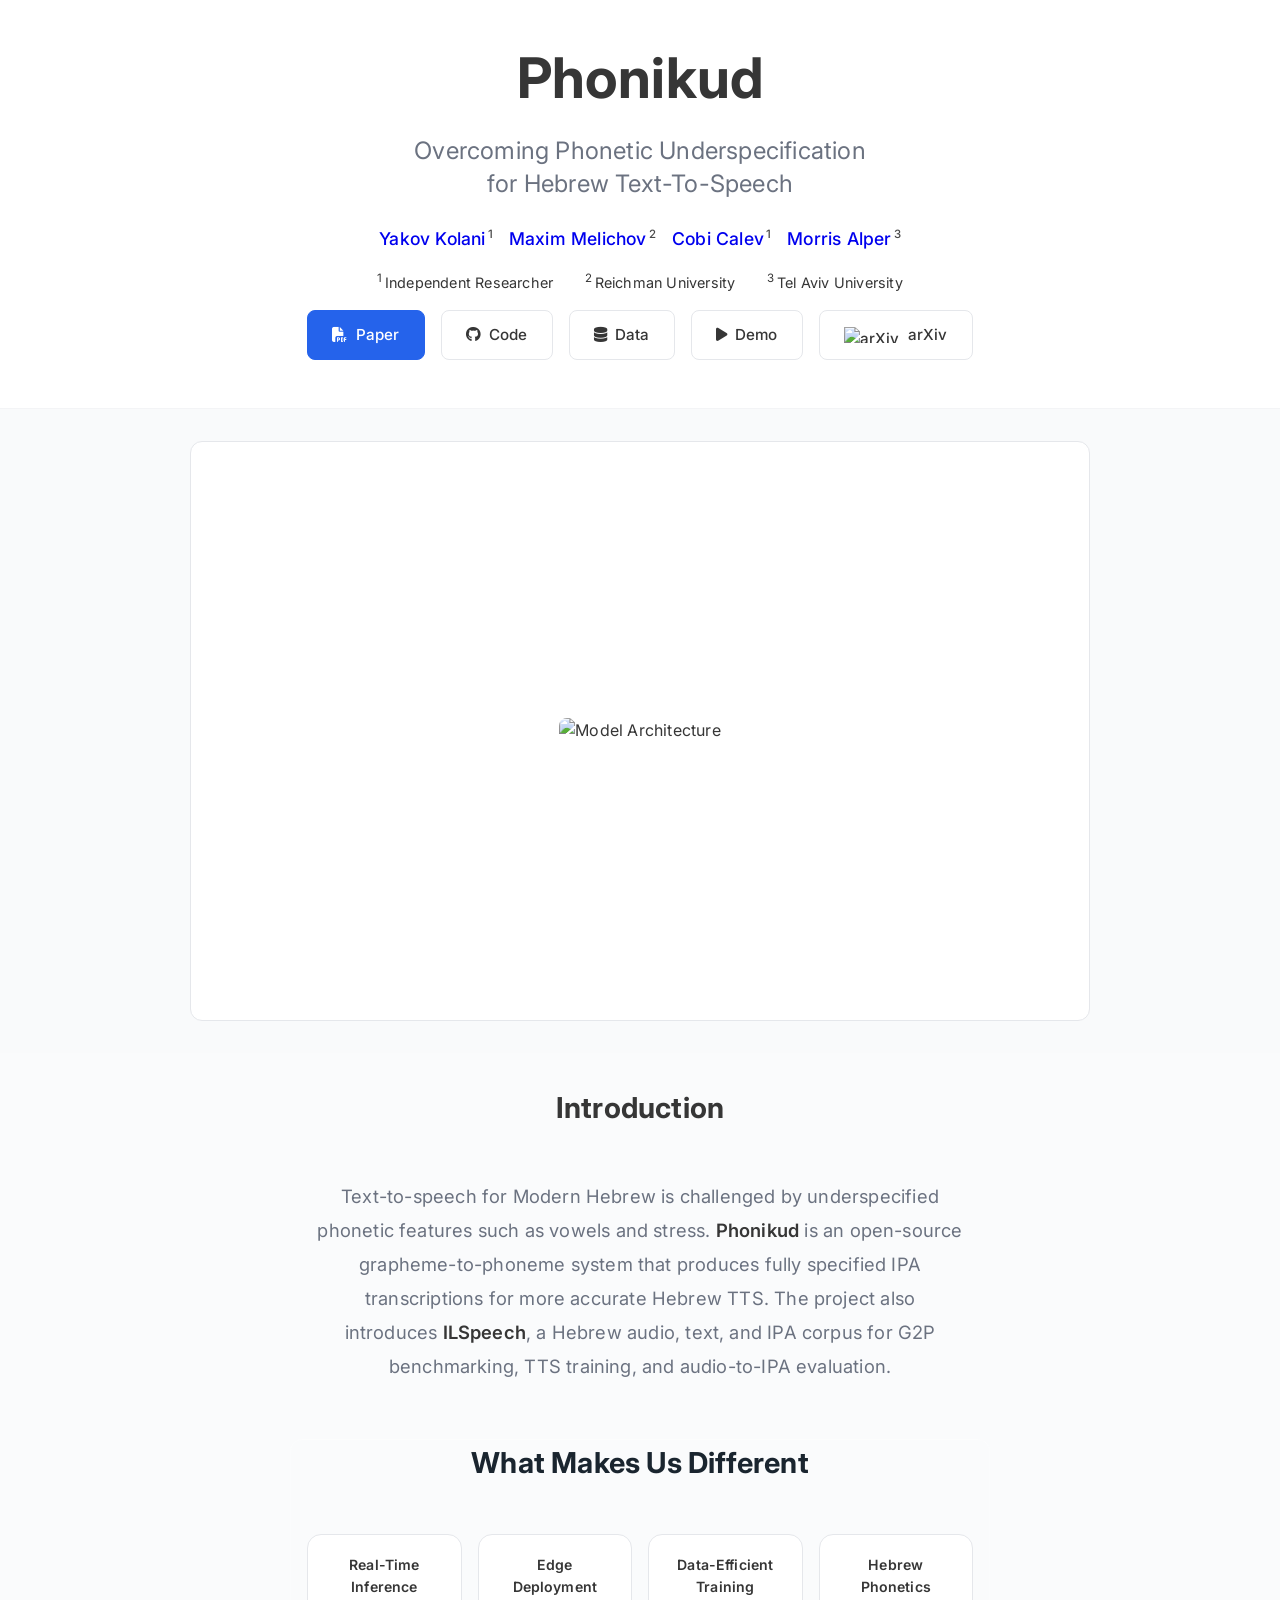
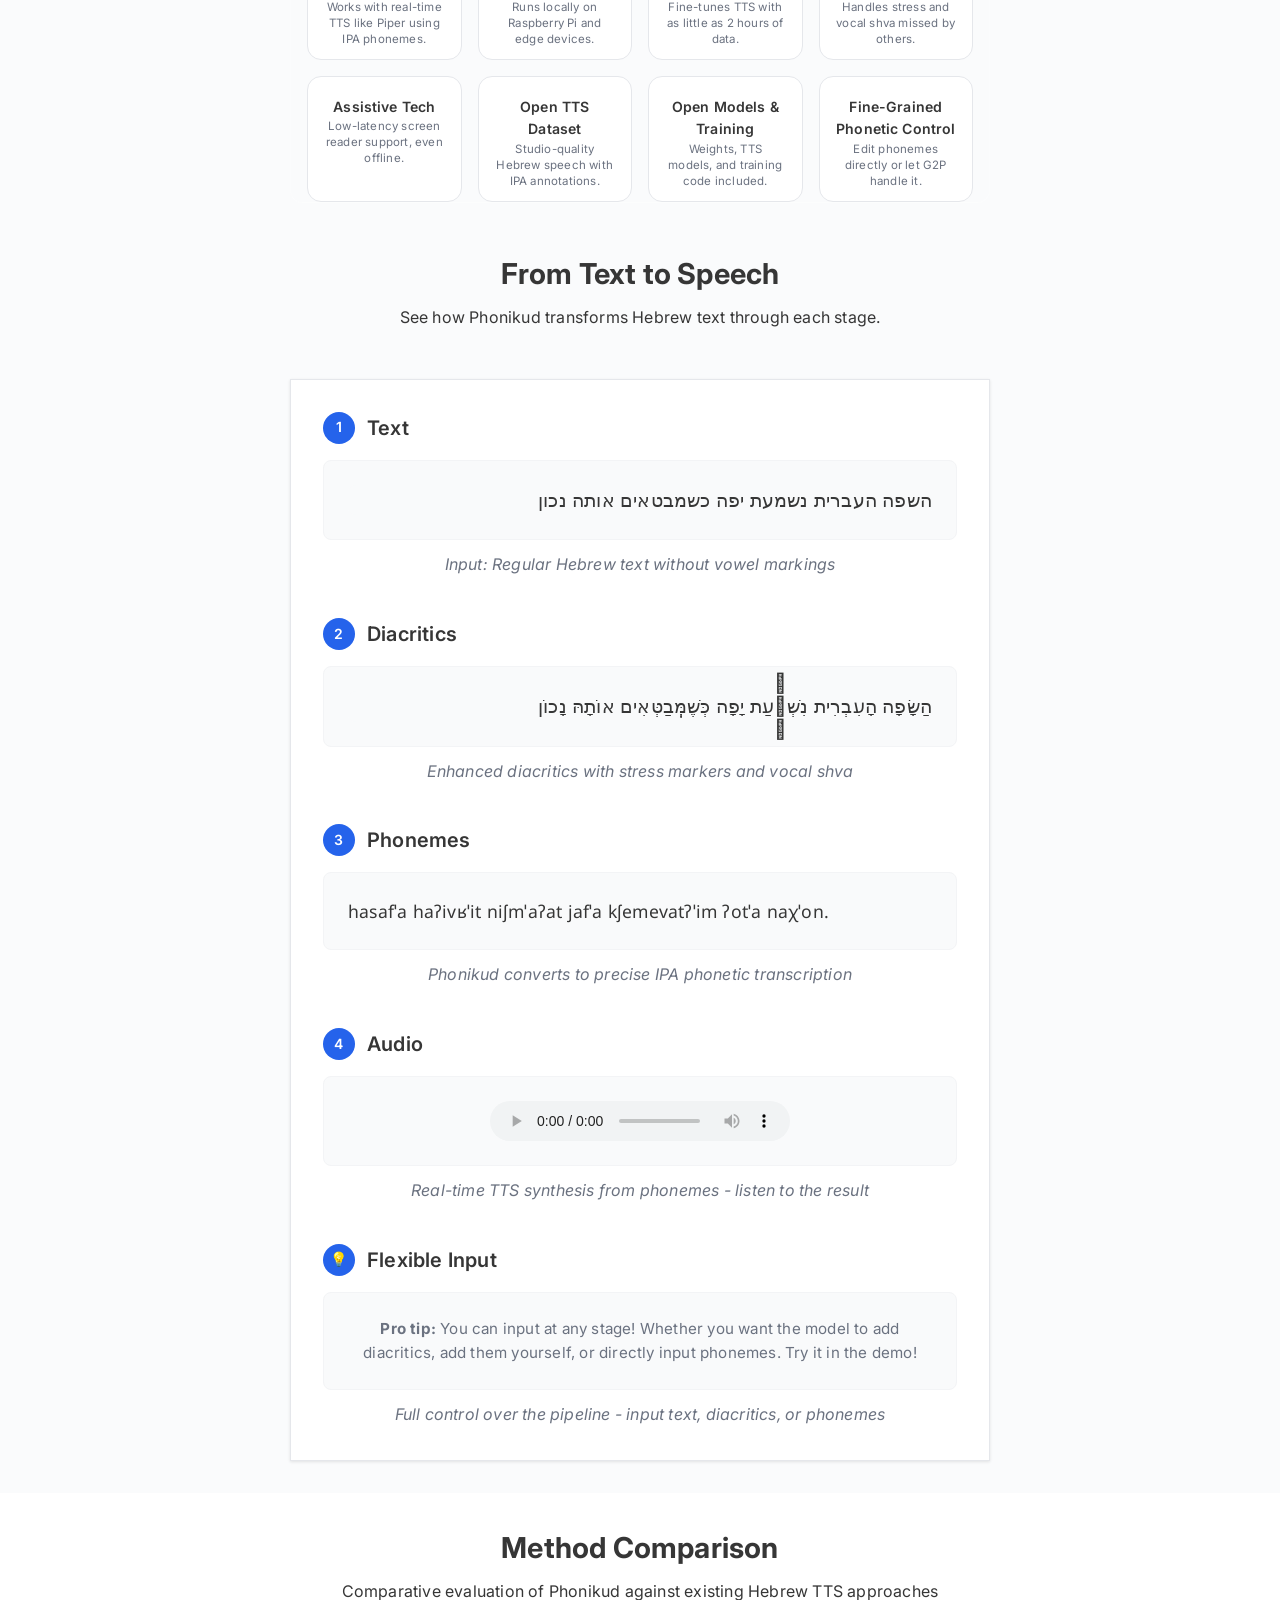
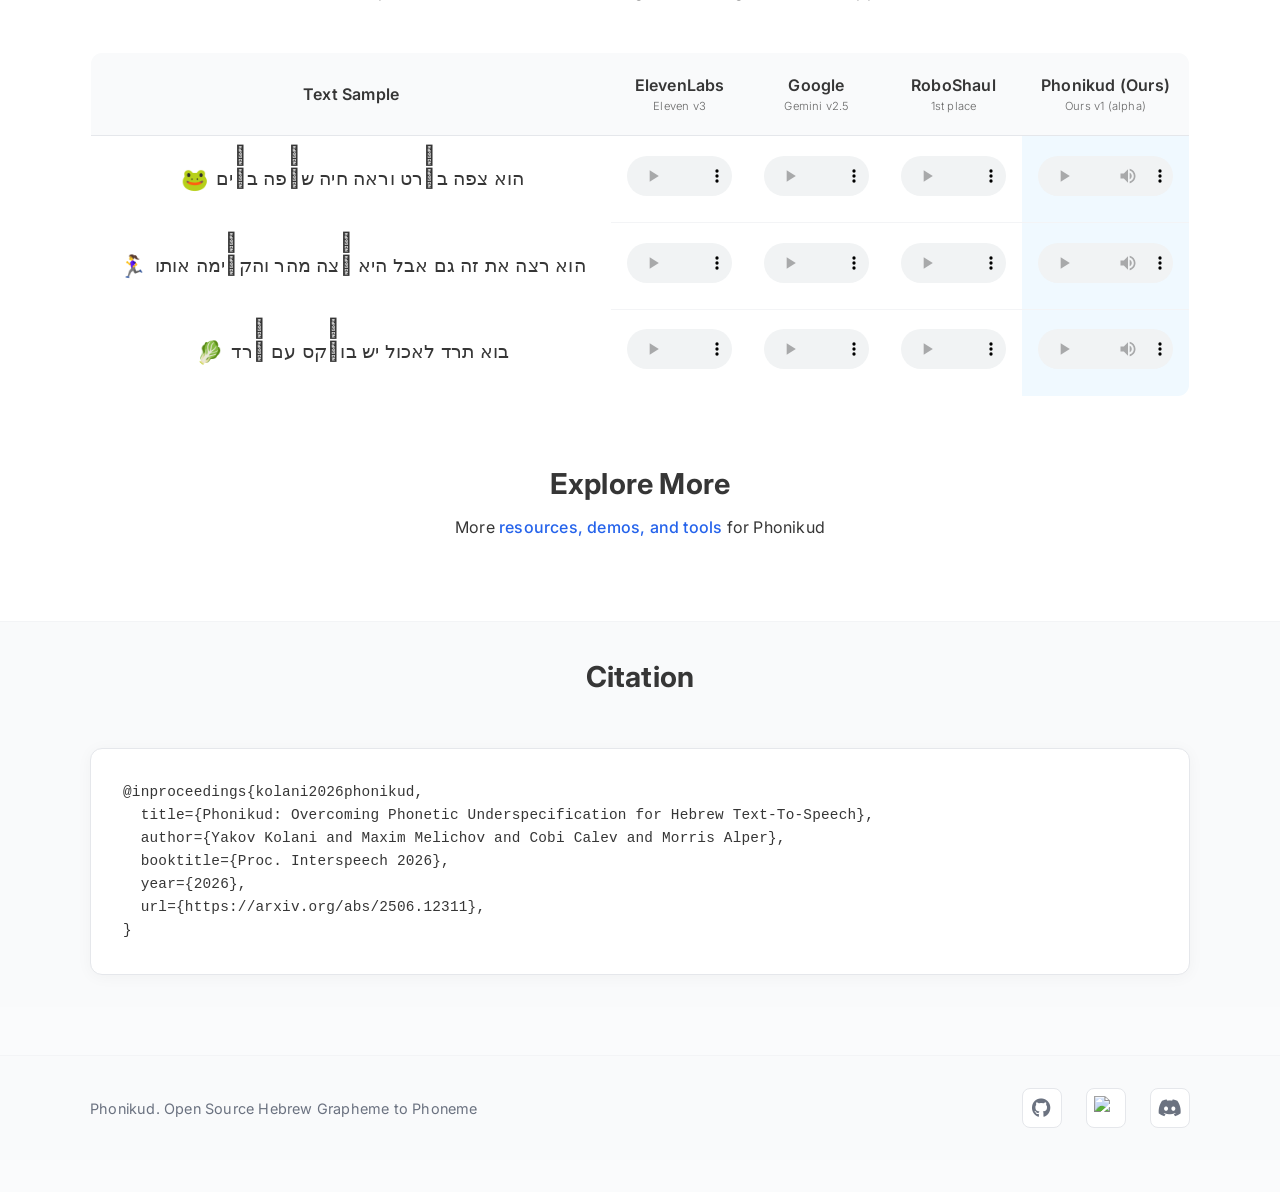
==== web/index.html @ 3cf5ea42 "Update Hugging Face dataset links" ====
<!DOCTYPE html>
<html lang="en">

<head>
    <meta charset="utf-8" />
    <meta name="viewport" content="width=device-width, initial-scale=1" />
    
    <!-- Disable Cache -->
    <meta http-equiv="Cache-Control" content="no-cache, no-store, must-revalidate" />
    <meta http-equiv="Pragma" content="no-cache" />
    <meta http-equiv="Expires" content="0" />

    <!-- Page Title -->
    <title>
        Phonikud: Overcoming Phonetic Underspecification for Hebrew Text-To-Speech
    </title>

    <!-- SEO Meta Tags -->
    <meta name="description"
        content="Phonikud: real-time Hebrew TTS with grapheme-to-phoneme conversion. Interspeech 2026." />
    <meta name="keywords"
        content="Phonikud, Hebrew TTS, text-to-speech, phonetic disambiguation, real-time synthesis, Hebrew NLP, speech synthesis" />

    <!-- Open Graph (Facebook, LinkedIn, Telegram, WhatsApp) -->
    <meta property="og:url" content="https://phonikud.github.io/" />
    <meta property="og:type" content="website" />
    <meta property="og:title" content="Phonikud: Overcoming Phonetic Underspecification for Hebrew Text-To-Speech" />
    <meta property="og:description"
        content="Phonikud: real-time Hebrew TTS with grapheme-to-phoneme conversion. Interspeech 2026." />
    <meta property="og:image" content="https://thewh1teagle.github.io/phonikud-paper/media/architecture.png" />
    <meta property="og:image:type" content="image/png" />
    <meta property="og:image:width" content="1200" />
    <meta property="og:image:height" content="630" />
    <meta property="og:site_name" content="Phonikud" />

    <!-- Twitter Card -->
    <meta name="twitter:card" content="summary_large_image" />
    <meta name="twitter:domain" content="phonikud.github.io" />
    <meta name="twitter:url" content="https://phonikud.github.io" />
    <meta name="twitter:title" content="Phonikud: Overcoming Phonetic Underspecification for Hebrew Text-To-Speech" />
    <meta name="twitter:description"
        content="Phonikud: real-time Hebrew TTS with grapheme-to-phoneme conversion. Interspeech 2026." />
    <meta name="twitter:image" content="https://thewh1teagle.github.io/phonikud-paper/media/architecture.png" />

    <!-- Favicon -->
    <link rel="icon" type="image/x-icon" href="./media/favicon.ico" />

    <!-- Fonts & Icons -->
    <link
        href="https://fonts.googleapis.com/css2?family=Inter:wght@300;400;500;600;700&family=JetBrains+Mono:wght@400;500&display=swap"
        rel="stylesheet" />
    <link href="https://cdnjs.cloudflare.com/ajax/libs/font-awesome/6.4.0/css/all.min.css" rel="stylesheet" />

    <!-- CSS -->
    <link rel="stylesheet" href="styles.css" />

    <!-- Lucide Icons -->
    <script src="https://unpkg.com/lucide@latest"></script>
    <link href="https://fonts.googleapis.com/css2?family=Noto+Sans:wght@400;600&amp;display=swap" rel="stylesheet">
</head>
<body>
    <!-- Hero Section -->
    <section class="hero main-hero">
        <div class="container">
            <div class="hero-content">
                <h1>Phonikud</h1>
                <p class="hero-subtitle">
                    Overcoming Phonetic Underspecification <br />for Hebrew
                    Text-To-Speech
                </p>

                <div class="author-list">
                    <span class="author"><a target="_blank" href="https://www.linkedin.com/in/yakov-kolani">Yakov
                            Kolani</a><sup>1</sup></span>
                    <span class="author"><a target="_blank" href="https://www.linkedin.com/in/max-melichov">Maxim
                            Melichov</a><sup>2</sup></span>
                    <span class="author"><a target="_blank" href="https://www.linkedin.com/in/kcalev">Cobi
                            Calev</a><sup>1</sup></span>
                    <span class="author"><a target="_blank" href="https://morrisalp.github.io/">Morris
                            Alper</a><sup>3</sup></span>
                </div>
                <div class="affiliations">
                    <span><sup>1</sup>Independent Researcher</span>
                    <span><sup>2</sup>Reichman University</span>
                    <span><sup>3</sup>Tel Aviv University</span>
                </div>

          <div class="btn-group">
            <a
              href="https://arxiv.org/pdf/2506.12311"
              target="_blank"
              class="btn btn-primary"
            >
              <i class="fas fa-file-pdf"></i>
              Paper
            </a>
            <a
              href="https://github.com/thewh1teagle/phonikud"
              target="_blank"
              class="btn"
            >
              <i class="fab fa-github"></i>
              Code
            </a>
            <a
              href="https://huggingface.co/Phonikud/datasets"
              target="_blank"
              class="btn"
            >
              <i class="fa-solid fa-database"></i>
              Data
            </a>
            <a
              href="https://huggingface.co/spaces/thewh1teagle/phonikud-tts"
              target="_blank"
              class="btn"
            >
              <i class="fas fa-play"></i>
              Demo
            </a>
            <a href="https://arxiv.org/abs/2506.12311" target="_blank" class="btn">
              <img
                src="media/arxiv.svg"
                alt="arXiv"
                style="height: 1em; vertical-align: middle"
              />
              arXiv
            </a>
          </div>
          <!-- ADD THIS NEW MOBILE SCROLL BUTTON -->
         <!-- ADD THIS NEW MOBILE SCROLL BUTTON -->
      <div class="mobile-scroll-btn">
        <button class="scroll-down-btn" onclick="scrollToNext()">
          <i class="fas fa-chevron-down"></i>
        </button>
      </div>
        </div>
    </section>

    <!-- Architecture Section -->
    <section class="architecture">
        <div class="container">
            <div class="architecture-visual">
                <div class="architecture-placeholder">
                    <img src="media/architecture.svg" alt="Model Architecture" class="architecture-image" />
                </div>
            </div>
        </div>
    </section>

    <!-- Abstract Section -->
<!-- Abstract Section -->
<section class="abstract">
    <div class="container">
        <div class="section-header">
            <h2 class="section-title">Introduction</h2>
        </div>
        <div class="abstract-content">
            <p>
                Text-to-speech for Modern Hebrew is challenged by underspecified phonetic features such as vowels and stress. <em>Phonikud</em> is an open-source grapheme-to-phoneme system that produces fully specified IPA transcriptions for more accurate Hebrew TTS. The project also introduces <em>ILSpeech</em>, a Hebrew audio, text, and IPA corpus for G2P benchmarking, TTS training, and audio-to-IPA evaluation.
            </p>
        </div>
    </div>
</section>




    <section class="key-features">
      <div class="container">
        <div class="section-header">
        <h2 class="section-title">What Makes Us Different</h2>
        </div>
        <div class="features-list">
          <div class="feature-item">
            <div class="feature-icon"><i data-lucide="timer"></i></div>
            <div>
              <h3>Real-Time Inference</h3>
              <p>Works with real-time TTS like Piper using IPA phonemes.</p>
            </div>
          </div>

                <div class="feature-item">
                    <div class="feature-icon"><i data-lucide="cpu"></i></div>
                    <div>
                        <h3>Edge Deployment</h3>
                        <p>Runs locally on Raspberry Pi and edge devices.</p>
                    </div>
                </div>

                <div class="feature-item">
                    <div class="feature-icon"><i data-lucide="bar-chart-3"></i></div>
                    <div>
                        <h3>Data-Efficient Training</h3>
                        <p>Fine-tunes TTS with as little as 2 hours of data.</p>
                    </div>
                </div>

                <div class="feature-item">
                    <div class="feature-icon"><i data-lucide="languages"></i></div>
                    <div>
                        <h3>Hebrew Phonetics</h3>
                        <p>Handles stress and vocal shva missed by others.</p>
                    </div>
                </div>

                <div class="feature-item">
                    <div class="feature-icon"><i data-lucide="accessibility"></i></div>
                    <div>
                        <h3>Assistive Tech</h3>
                        <p>Low-latency screen reader support, even offline.</p>
                    </div>
                </div>

                <div class="feature-item">
                    <div class="feature-icon"><i data-lucide="mic"></i></div>
                    <div>
                        <h3>Open TTS Dataset</h3>
                        <p>Studio-quality Hebrew speech with IPA annotations.</p>
                    </div>
                </div>

                <div class="feature-item">
                    <div class="feature-icon"><i data-lucide="package-open"></i></div>
                    <div>
                        <h3>Open Models & Training</h3>
                        <p>Weights, TTS models, and training code included.</p>
                    </div>
                </div>
                <div class="feature-item">
                    <div class="feature-icon"><i data-lucide="sliders-horizontal"></i></div>
                    <div>
                        <h3>Fine-Grained Phonetic Control</h3>
                        <p>Edit phonemes directly or let G2P handle it.
                        </p>
                    </div>
                </div>
            </div>
        </div>
    </section>

    <section class="process-section">
        <div class="section-header">
            <h2 class="section-title">From Text to Speech</h2>
            <p class="section-subtitle">See how Phonikud transforms Hebrew text through each stage.</p>
        </div>

        <div class="process-card">
            <div class="process-step">
                <div class="step-header">
                    <div class="step-number">1</div>
                    <div class="step-title">Text</div>
                </div>
                <div class="step-content">
                    <div class="hebrew-text">השפה העברית נשמעת יפה כשמבטאים אותה נכון</div>
                </div>
                <div class="step-caption">Input: Regular Hebrew text without vowel markings</div>
            </div>

            <div class="process-step">
                <div class="step-header">
                    <div class="step-number">2</div>
                    <div class="step-title">Diacritics</div>
                </div>
                <div class="step-content">
                    <div class="hebrew-text">הַשָּׂפָה הָעִבְרִית נִשְׁמַ֫עַת יָפָה כְּשֶׁמְּֽבַטְּאִים אוֹתָהּ נָכוֹן
                    </div>
                </div>
                <div class="step-caption">Enhanced diacritics with stress markers and vocal shva</div>
            </div>

            <div class="process-step">
                <div class="step-header">
                    <div class="step-number">3</div>
                    <div class="step-title">Phonemes</div>
                </div>
                <div class="step-content">
                    <div class="ipa-text">hasafˈa haʔivʁˈit niʃmˈaʔat jafˈa kʃemevatʔˈim ʔotˈa naχˈon.</div>
                </div>
                <div class="step-caption">Phonikud converts to precise IPA phonetic transcription</div>
            </div>

            <div class="process-step">
                <div class="step-header">
                    <div class="step-number">4</div>
                    <div class="step-title">Audio</div>
                </div>
                <div class="step-content">
                    <div class="audio-container">
                        <audio class="audio-player" controls>
                            <source src="samples/from_text_to_speech.m4a" type="audio/wav" />
                            Your browser does not support the audio element.
                        </audio>
                    </div>
                </div>
                <div class="step-caption">Real-time TTS synthesis from phonemes - listen to the result</div>
            </div>

            <div class="process-step">
                <div class="step-header">
                    <div class="step-number">💡</div>
                    <div class="step-title">Flexible Input</div>
                </div>
                <div class="step-content">
                    <div style="text-align: center; color: var(--text-secondary); font-size: 0.95rem;">
                        <strong>Pro tip:</strong> You can input at any stage! Whether you want the model to add
                        diacritics, add them yourself, or directly input phonemes. Try it in the demo!
                    </div>
                </div>
                <div class="step-caption">Full control over the pipeline - input text, diacritics, or phonemes</div>
            </div>
        </div>
    </section>

    <!-- Comparison Section -->
    <section class="comparison">
        <div class="container">
            <div class="section-header">
                <h2 class="section-title">Method Comparison</h2>
                <p>
                    Comparative evaluation of Phonikud against existing Hebrew TTS
                    approaches
                </p>
            </div>

            <table class="comparison-table">
     <thead>
    <tr>
        <th>
            Text Sample
        </th>
        <th>
            ElevenLabs
            <div class="caption">Eleven v3</div>
        </th>
        <th>
            Google
            <div class="caption">Gemini v2.5</div>
        </th>
        <th>
            RoboShaul
            <div class="caption">1st place</div>
        </th>
        <th class="method-ours">
            Phonikud (Ours)
            <div class="caption">Ours v1 (alpha)</div>
        </th>
    </tr>
</thead>
                <tbody>
                    <tr>
                        <td class="hebrew-text">
                          הוא צפה בס֫רט וראה חיה שצ֫פה במ֫ים  <span class="emoji">🐸</span>
                        </td>

                        <td class="method-eleven">
                            <audio controls>
                                <source src="samples/eleven_1.mp3" type="audio/wav" />
                            </audio>
                        </td>
                        <td class="method-roboshul">
                            <audio controls>
                                <source src="samples/google_1.opus" type="audio/wav" />
                            </audio>
                        </td>
                        <td class="method-lohtm">
                            <audio controls>
                                <source src="samples/roboshaul_1.opus" type="audio/wav" />
                            </audio>
                        </td>
                        <td class="method-ours">
                            <audio controls>
                                <source src="./samples/phonikud_1.m4a" type="audio/wav" />
                            </audio>
                        </td>
                    </tr>
                    <tr>
                        <td class="hebrew-text">
                            הוא רצה את זה גם אבל היא ר֫צה מהר והקד֫ימה אותו <span class="emoji">🏃‍♀️</span>
                        </td>
                        <td class="method-mms">
                            <audio controls>
                                <source src="samples/eleven_2.opus" type="audio/wav" />
                            </audio>
                        </td>
                        <td class="method-roboshul">
                            <audio controls>
                                <source src="samples/google_2.opus" type="audio/wav" />
                            </audio>
                        </td>
                        <td class="method-lohtm">
                            <audio controls>
                                <source src="samples/roboshaul_2.opus" type="audio/wav" />
                            </audio>
                        </td>
                        <td class="method-ours">
                            <audio controls>
                                <source src="samples/phonikud_2.m4a" type="audio/wav" />
                            </audio>
                        </td>
                    </tr>
                    <tr>
                        <td class="hebrew-text">
                            בוא תרד לאכול יש בור֫קס עם ת֫רד <span class="emoji">🥬</span>
                        </td>
                        <td class="method-mms">
                            <audio controls>
                                <source src="samples/eleven_3.opus" type="audio/wav" />
                            </audio>
                        </td>
                        <td class="method-roboshul">
                            <audio controls>
                                <source src="samples/google_3.opus" type="audio/wav" />
                            </audio>
                        </td>
                        <td class="method-lohtm">
                            <audio controls>
                                <source src="samples/roboshaul_3.opus" type="audio/wav" />
                            </audio>
                        </td>
                        <td class="method-ours">
                            <audio controls>
                                <source src="samples/phonikud_3.m4a" type="audio/wav" />
                            </audio>
                        </td>
                    </tr>
                </tbody>
            </table>
        </div>
    </section>

    <!-- More Content Section -->
    <section class="more-content">
        <div class="container">
            <div class="section-header">
                <h2 class="section-title">Explore More</h2>
                <p>More <a href="explore.html" class="inline-link">resources, demos, and tools</a> for Phonikud</p>
            </div>
        </div>
    </section>

    <!-- Citation Section -->
    <section class="citation">
        <div class="container">
            <div class="section-header">
                <h2 class="section-title">Citation</h2>
            </div>
            <div class="citation-box">
                <button class="copy-btn" onclick="copyToClipboard()">
                    <i data-lucide="copy"></i>
                </button>
                <pre><code class="language-bibtex">@inproceedings{kolani2026phonikud,
  title={Phonikud: Overcoming Phonetic Underspecification for Hebrew Text-To-Speech},
  author={Yakov Kolani and Maxim Melichov and Cobi Calev and Morris Alper},
  booktitle={Proc. Interspeech 2026},
  year={2026},
  url={https://arxiv.org/abs/2506.12311},
}</code></pre>
            </div>
        </div>
    </section>

    <!-- Footer -->
    <footer class="footer">
        <div class="container">
            <div class="footer-content">
                <div class="footer-left">
                    <p class="copyright">Phonikud. Open Source Hebrew Grapheme to Phoneme</p>
                </div>
                <div class="footer-right">
                    <div class="footer-links">
                        <a href="https://github.com/thewh1teagle/phonikud" target="_blank" class="footer-link">
                            <i class="fab fa-github"></i>
                        </a>
                        <a href="https://huggingface.co/Phonikud/datasets" target="_blank" class="footer-link">
                            <img src="./media/hf-logo.svg" alt="Hugging Face" width="24" height="24" />
                        </a>
                        <a href="https://discord.gg/trfCMfhhum" target="_blank" class="footer-link">
                            <i class="fab fa-discord"></i>
                        </a>
                    </div>
                </div>
            </div>
        </div>
    </footer>

    <script src="https://cdnjs.cloudflare.com/ajax/libs/highlight.js/11.11.1/highlight.min.js"></script>
    <script src="single-media-playback.js"></script>
    <script src="script.js"></script>
</body>

</html>
---- web/styles.css ----
/* ===== CSS VARIABLES ===== */
:root {
  --primary-color: #2563eb;
  --text-primary: #363636;
  --text-secondary: #6b7280;
  --text-muted: #9ca3af;
  --surface: #ffffff;
  --surface-secondary: #f9fafb;
  --border: #e5e7eb;
  --border-light: #f3f4f6;

  /* Typography Variables */
  --font-size-hero: 3.5rem;
  --font-size-hero-subtitle: 1.5rem;
  --font-size-section-title: 1.8rem;
  --font-size-large: 1.25rem;
  --font-size-base: 1rem;
  --font-size-small: 0.9rem;
  --font-size-xs: 0.85rem;

  /* Mobile Typography Variables */
  --font-size-hero-mobile: 2.2rem;
  --font-size-hero-subtitle-mobile: 1.2rem;
  --font-size-section-title-mobile: 1.4rem;
  --font-size-large-mobile: 1.1rem;
  --font-size-base-mobile: 0.95rem;
  --font-size-small-mobile: 0.85rem;
  --font-size-xs-mobile: 0.8rem;

  /* Spacing Variables */
  --spacing-xs: 0.5rem;
  --spacing-sm: 1rem;
  --spacing-md: 1.5rem;
  --spacing-lg: 2rem;
  --spacing-xl: 3rem;
}

/* ===== GLOBAL RESET & BASE STYLES ===== */
* {
  margin: 0;
  padding: 0;
  box-sizing: border-box;
}

body {
  -webkit-font-smoothing: antialiased;
  letter-spacing: 0.2px;
  font-family: "Inter", sans-serif;
  line-height: 1.6;
  color: var(--text-primary);
  background: #fafbfc;
  padding-bottom: 2rem;
  font-size: var(--font-size-base);
}

.container {
  max-width: 1100px;
  margin: 0 auto;
}

/* ===== SECTION CONSISTENCY ===== */
section {
  padding: var(--spacing-lg) 0;
}

.section-header {
  text-align: center;
  margin-bottom: var(--spacing-xl);
}

.section-title {
  font-size: var(--font-size-section-title);
  font-weight: 700;
  color: var(--text-primary);
  margin-bottom: var(--spacing-xs);
}


/* ===== HERO SECTION ===== */
.hero {
  padding: var(--spacing-xl) var(--spacing-sm);
  background: var(--surface);
  text-align: center;
}

.hero h1 {
  font-size: var(--font-size-hero);
  font-weight: 700;
  color: var(--text-primary);
  margin-bottom: var(--spacing-md);
  line-height: 1.1;
}

.hero-subtitle {
  font-size: var(--font-size-hero-subtitle);
  font-weight: 400;
  color: var(--text-secondary);
  margin-bottom: var(--spacing-md);
  max-width: 800px;
  margin-left: auto;
  margin-right: auto;
  line-height: 1.4;
  word-break: keep-all;
  overflow-wrap: normal;
}

/* ===== AUTHORS & AFFILIATIONS ===== */
.authors {
  margin-bottom: var(--spacing-xl);
}

.author-list {
  display: flex;
  justify-content: center;
  flex-wrap: wrap;
  gap: var(--spacing-xs);
  margin-bottom: var(--spacing-sm);
  font-size: 1.1rem;
}

.author {
  color: var(--text-primary);
  font-weight: 500;
}

.author:not(:last-child)::after {
  content: "";
  margin-right: var(--spacing-xs);
}

.author sup {
  font-size: 0.65em;
  vertical-align: super;
  opacity: 0.9;
  margin-left: 2px;
}

.author a {
  text-decoration: none;
}

.affiliations {
  display: flex;
  justify-content: center;
  gap: 2em;
  flex-wrap: wrap;
  margin-bottom: var(--spacing-sm);
}

.affiliations span {
  white-space: nowrap;
  font-size: var(--font-size-small);
  vertical-align: middle;
}

.affiliations sup {
  margin-right: 0.2em;
  font-size: 0.8em;
  vertical-align: super;
}

.affiliation {
  font-size: var(--font-size-base);
  color: var(--text-secondary);
  margin-top: var(--spacing-xs);
}

/* ===== BUTTONS ===== */
.btn-group {
  display: flex;
  justify-content: center;
  gap: var(--spacing-sm);
  flex-wrap: wrap;
}

.btn {
  display: inline-flex;
  align-items: center;
  gap: var(--spacing-xs);
  padding: 0.75rem var(--spacing-md);
  background: var(--surface);
  border: 1.5px solid var(--border);
  color: var(--text-primary);
  text-decoration: none;
  border-radius: 8px;
  font-weight: 500;
  font-size: 0.95rem;
  transition: all 0.2s ease;
  min-height: 44px;
}

.btn:hover {
  border-color: var(--primary-color);
  color: var(--primary-color);
}

.btn-primary {
  background: var(--primary-color);
  color: white;
  border-color: var(--primary-color);
}

.btn-primary:hover {
  background: #1d4ed8;
  border-color: #1d4ed8;
  color: white;
}

.copy-btn {
  position: absolute;
  top: 0.6rem;
  right: 0.6rem;
  background: transparent;
  color: var(--text-secondary);
  border: none;
  padding: 0.4rem;
  border-radius: 6px;
  cursor: pointer;
  display: flex;
  align-items: center;
  justify-content: center;
  transition: all 0.2s ease;
  line-height: 1;
}

.copy-btn svg {
  width: 1.25rem;
  height: 1.25rem;
}

.copy-btn:hover {
  color: var(--primary-color);
}

/* ===== KEY FEATURES SECTION ===== */
.key-features {
  border-radius: 12px;
  padding: 0 var(--spacing-sm);
  color: #2c3e50;
  max-width: 700px;
  margin: 0 auto var(--spacing-sm);
  border: 1.5px solid rgba(255, 255, 255, 0.3);
}

.key-features .section-title {
  font-weight: 700;
  margin-bottom: var(--spacing-md);
  text-align: center;
  color: #1a252f;
}

.features-list {
  display: grid;
  grid-template-columns: repeat(4, minmax(0, 1fr));
  gap: 1rem;
}

.feature-item {
  display: flex;
  flex-direction: column;
  align-items: center;
  text-align: center;
  gap: 0.4rem;
  padding: 0.75rem 1rem;
}

.feature-item {
  background: var(--surface);
  border: 1px solid var(--border);
  border-radius: 14px;
}

.feature-icon {
  font-size: 1.9rem;
  line-height: 1;
  color: var(--primary-color);
  display: flex;
  align-items: center;
  justify-content: center;
}

.feature-icon svg {
  width: 1.75rem;
  height: 1.75rem;
  stroke-width: 1.6;
}

.feature-item h3 {
  font-size: 0.88rem;
  font-weight: 600;
  margin: 0;
  color: var(--text-primary);
  letter-spacing: 0.01em;
}

.feature-item p {
  font-size: 0.72rem;
  margin: 0;
  color: var(--text-secondary);
  line-height: 1.4;
  font-style: normal;
}

.feature-item p strong {
  font-weight: 400;
}

/* ===== ARCHITECTURE SECTION ===== */
.architecture {
  background: var(--surface-secondary);
  border-top: 1px solid var(--border-light);
}

.architecture-visual {
  text-align: center;
}

.architecture-image {
  max-width: 100%;
  max-height: 100%;
  object-fit: contain;
  border-radius: 8px;
}

.architecture-placeholder {
  box-sizing: border-box;
  width: 100%;
  max-width: 900px;
  height: 580px;
  padding: 10px 0;
  background: var(--surface);
  border: 1px solid var(--border);
  border-radius: 12px;
  display: flex;
  align-items: center;
  justify-content: center;
  margin: 0 auto;
}

.architecture > img {
  width: 100%;
  height: auto;
  max-height: 100%;
  display: block;
}

.architecture-placeholder i {
  font-size: 3rem;
  color: var(--text-muted);
}

/* ===== ABSTRACT SECTION ===== */
.abstract {
  background-color: var(--surface-light);
  border-radius: 8px;
}

.abstract-content {
  max-width: 680px;
  margin: 0 auto;
  padding: 0 var(--spacing-sm);
  font-size: 1.15rem;
  line-height: 1.85;
  color: var(--text-secondary);
  text-align: center;
  letter-spacing: 0.01em;
}

.abstract-content em {
  color: var(--text-primary);
  font-style: normal;
  font-weight: 600;
}

.abstract-content p {
  margin-bottom: var(--spacing-md);
  max-width: 45em;
}

/* ===== TEXT TO SPEECH PROCESS SECTION ===== */
.process-section {
  max-width: 700px;
  margin: 0 auto;
}

.process-card {
  background: var(--surface);
  border: 1px solid var(--border);
  padding: var(--spacing-lg);
  box-shadow: 0 1px 3px rgba(0, 0, 0, 0.1);
  max-width: 800px;
  margin: 0 auto;
}

.process-step {
  margin-bottom: 2.5rem;
}

.process-step:last-child {
  margin-bottom: 0;
}

.step-header {
  display: flex;
  align-items: center;
  gap: 0.75rem;
  margin-bottom: var(--spacing-sm);
}

.step-number {
  background: var(--primary-color);
  color: white;
  width: 32px;
  height: 32px;
  border-radius: 50%;
  display: flex;
  align-items: center;
  justify-content: center;
  font-size: 0.875rem;
  font-weight: 600;
}

.step-title {
  font-size: var(--font-size-large);
  font-weight: 600;
  color: var(--text-primary);
}

.step-content {
  background: var(--surface-secondary);
  border: 1px solid var(--border-light);
  border-radius: 8px;
  padding: var(--spacing-md);
  margin-bottom: 0.75rem;
}

.step-caption {
  font-size: var(--font-size-base);
  color: var(--text-secondary);
  text-align: center;
  font-style: italic;
}

.audio-container {
  text-align: center;
}

.audio-player {
  width: 100%;
  max-width: 300px;
  margin: 0 auto;
  display: block;
  height: 40px;
  border-radius: 6px;
}

/* ===== AUDIO SAMPLES SECTION ===== */
.audio-samples {
  background: var(--surface-secondary);
  border-top: 1px solid var(--border-light);
}

.samples-grid {
  display: flex;
  flex-wrap: wrap;
  justify-content: center;
  gap: 2.5rem;
  margin-top: var(--spacing-xl);
  width: 700px;
  margin: auto;
}

.sample-card {
  background: var(--surface);
  border: 1px solid var(--border);
  border-radius: 12px;
  padding: var(--spacing-lg);
  min-width: 300px;
  width: 100%;
}

.sample-header {
  display: flex;
  justify-content: space-between;
  align-items: center;
  margin-bottom: var(--spacing-md);
  padding-bottom: var(--spacing-sm);
  border-bottom: 1px solid var(--border-light);
}

.sample-title {
  font-size: var(--font-size-large);
  font-weight: 600;
  color: var(--text-primary);
}

.sample-type {
  padding: 0.4rem 0.8rem;
  background: var(--surface-secondary);
  color: var(--text-secondary);
  border-radius: 6px;
  font-size: var(--font-size-xs);
  font-weight: 500;
  border: 1px solid var(--border);
}

.audio-controls {
  display: grid;
  grid-template-columns: repeat(auto-fit, minmax(200px, 1fr));
  gap: var(--spacing-sm);
}

.audio-item {
  display: flex;
  flex-direction: column;
  gap: var(--spacing-xs);
}

.audio-label {
  font-size: var(--font-size-small);
  font-weight: 500;
  color: var(--text-secondary);
}

audio {
  width: 100%;
  min-width: 100px;
  height: 40px;
}

/* ===== TEXT STYLES ===== */
.hebrew-text {
  font-size: 1.2rem;
  font-weight: 500;
  direction: rtl;
  text-align: right;
  background: var(--surface-secondary);
  border-radius: 8px;
  color: var(--text-primary);
}

.ipa-text {
  font-family: "Noto Sans", sans-serif;
  font-size: 1.1rem;
  color: var(--text-primary);
  direction: ltr;
  text-align: left;
  margin-bottom: 0;
}

/* ===== COMPARISON TABLE SECTION ===== */
.comparison {
  background: var(--surface);
}

.comparison-table {
  width: 100%;
  border-collapse: collapse;
  margin-top: var(--spacing-xl);
  background: var(--surface);
  border: 1px solid var(--border);
  border-radius: 12px;
  overflow: hidden;
}

.comparison-table th {
  background: var(--surface-secondary);
  color: var(--text-primary);
  padding: 1.2rem var(--spacing-sm);
  font-weight: 600;
  text-align: center;
  border-bottom: 1px solid var(--border);
}

.comparison-table td {
  padding: 1.2rem var(--spacing-sm);
  border-bottom: 1px solid var(--border-light);
  text-align: center;
  vertical-align: middle;
}

.comparison-table tr:last-child td {
  border-bottom: none;
}

.method-ours {
  background: #f0f9ff;
  font-weight: 600;
}

/* ===== MORE CONTENT SECTION ===== */
.more-content {
  background: var(--surface);
}

.inline-link {
  color: var(--primary-color);
  text-decoration: none;
  font-weight: 500;
  border-bottom: 1px solid transparent;
  transition: all 0.2s ease;
}

.inline-link:hover {
  border-bottom-color: var(--primary-color);
}

/* ===== CITATION SECTION ===== */
.citation {
  background: var(--surface-secondary);
  border-top: 1px solid var(--border-light);
}

.citation-box {
  background: var(--surface);
  color: var(--text-primary);
  padding: var(--spacing-lg);
  border-radius: 12px;
  border: 1px solid var(--border);
  box-shadow: 0 2px 16px rgba(26, 23, 34, 0.04);
  font-family: "JetBrains Mono", monospace;
  font-size: var(--font-size-small);
  line-height: 1.6;
  overflow-x: auto;
  position: relative;
}

.citation-box pre {
  background: transparent;
  color: var(--text-primary);
  margin: 0;
}

.citation-box pre code.hljs {
  background: transparent;
  color: var(--text-primary);
  padding: 0;
  font-family: "JetBrains Mono", monospace;
  font-size: var(--font-size-small);
  line-height: 1.75;
  tab-size: 2;
}

.citation-box .hljs-keyword {
  color: #6d28d9;
  font-weight: 600;
}

.citation-box .hljs-symbol {
  color: #0369a1;
  font-weight: 500;
}

.citation-box .hljs-attr {
  color: #b45309;
  font-weight: 500;
}

.citation-box .hljs-string {
  color: #047857;
}

.citation-box .hljs-punctuation {
  color: var(--text-muted);
}

/* ===== FOOTER ===== */
.footer {
  background: var(--surface-secondary);
  border-top: 1px solid var(--border-light);
  padding: var(--spacing-lg) 0;
  margin-top: var(--spacing-xl);
}

.footer-content {
  display: flex;
  justify-content: space-between;
  align-items: center;
}

.footer-left .copyright {
  color: var(--text-secondary);
  font-size: var(--font-size-small);
  margin: 0;
}

.footer-venue {
  color: var(--text-muted);
  font-size: var(--font-size-xs);
  margin: 0.25rem 0 0;
}

.footer-nav {
  margin-top: var(--spacing-xs);
}

.footer-nav-link {
  color: var(--text-secondary);
  text-decoration: none;
  font-size: var(--font-size-xs);
  font-weight: 500;
  transition: color 0.2s ease;
  border-bottom: 1px solid transparent;
}

.footer-nav-link:hover {
  color: var(--primary-color);
  border-bottom-color: var(--primary-color);
}

.footer-links {
  display: flex;
  gap: var(--spacing-md);
}

.footer-link {
  display: flex;
  align-items: center;
  justify-content: center;
  width: 40px;
  height: 40px;
  background: var(--surface);
  color: var(--text-secondary);
  text-decoration: none;
  border-radius: 8px;
  font-size: 1.2rem;
  transition: all 0.3s ease;
  border: 1px solid var(--border);
}

.footer-link:hover {
  color: var(--primary-color);
  border-color: var(--primary-color);
}

.footer-link img {
  width: 24px;
  height: 24px;
  object-fit: contain;
}

/* Mobile scroll button - hidden by default */
.mobile-scroll-btn {
  display: none;
  position: absolute;
  bottom: 4rem;
  left: 50%;
  transform: translateX(-50%);
  z-index: 10;
}

.scroll-down-btn {
  width: 56px;
  height: 56px;
  border-radius: 50%;
  background: var(--primary-color);
  color: var(--surface);
  cursor: pointer;
  display: flex;
  align-items: center;
  justify-content: center;
  font-size: 1.2rem;
  transition: all 0.3s ease;
  border: none;
}

.scroll-down-btn:active {
  transform: scale(0.95);
}

/* ===== MOBILE RESPONSIVE DESIGN ===== */
@media (max-width: 768px) {
  .features-list {
    grid-template-columns: repeat(2, 1fr);
  }

  body {
    font-size: var(--font-size-base-mobile);
  }

  .section-title {
    font-size: var(--font-size-section-title-mobile);
  }

  .hero {
    padding: var(--spacing-lg) var(--spacing-sm);
  }

  .hero h1 {
    font-size: var(--font-size-hero-mobile);
  }

  .hero-subtitle {
    font-size: var(--font-size-hero-subtitle-mobile);
  }

  .step-title {
    font-size: var(--font-size-large-mobile);
  }

  .sample-title {
    font-size: var(--font-size-large-mobile);
  }

  .container {
    padding: 0 var(--spacing-sm);
  }

  .author-list {
    flex-direction: column;
    gap: 0.25rem;
    font-size: var(--font-size-base-mobile);
  }

  .author:not(:last-child)::after {
    content: "";
    margin-right: 0;
  }

  .btn-group {
    flex-direction: column;
    align-items: center;
    gap: 0.75rem;
  }

  .btn {
    width: 200px;
    justify-content: center;
    font-size: var(--font-size-small-mobile);
  }

  .comparison-table {
    font-size: var(--font-size-xs-mobile);
    display: block;
    overflow-x: auto;
    white-space: nowrap;
  }

  .comparison-table th,
  .comparison-table td {
    padding: 0.8rem var(--spacing-xs);
    font-size: var(--font-size-xs-mobile);
    white-space: normal;
    min-width: 120px;
  }

  .comparison-table audio {
    width: 100% !important;
    max-width: 240px;
    height: auto !important;
    min-height: 40px !important;
    display: inline-block !important;
  }

  .sample-header {
    flex-direction: column;
    align-items: flex-start;
    gap: var(--spacing-xs);
  }

  .process-section {
    padding: var(--spacing-xl) var(--spacing-sm);
  }

  .process-card {
    padding: var(--spacing-md);
  }

  .step-title {
    font-size: var(--font-size-large-mobile);
  }

  .hebrew-text {
    font-size: var(--font-size-base-mobile);
  }

  .ipa-text {
    font-size: var(--font-size-base-mobile);
  }

  .feature-item h3 {
    font-size: var(--font-size-base-mobile);
  }

  .feature-item p {
    font-size: var(--font-size-small-mobile);
  }

  .abstract-content {
    font-size: var(--font-size-base-mobile);
    padding: 0 var(--spacing-xs);
  }

  .citation-box {
    font-size: var(--font-size-xs-mobile);
  }

  .audio-label {
    font-size: var(--font-size-xs-mobile);
  }

  .footer-content {
    flex-direction: column;
    gap: var(--spacing-md);
    text-align: center;
  }

  .footer-left .copyright {
    font-size: var(--font-size-xs-mobile);
  }

  .footer-links {
    gap: var(--spacing-sm);
  }

  .footer-link {
    width: 36px;
    height: 36px;
    font-size: 1rem;
  }
}

/* Show only on mobile */
@media screen and (max-width: 768px) and (min-width: 375px) and (min-height: 850px) {
  .mobile-scroll-btn {
    display: block;
  }

  /* Make hero position relative to contain the absolute button */
  .hero {
    position: relative;
  }
}

@media (max-width: 600px) {
  .hero {
    padding: var(--spacing-lg) var(--spacing-sm) var(--spacing-md);
  }
  
  /* Only apply full-height hero to main index page */
  .hero.main-hero {
    min-height: 100vh;
    padding: var(--spacing-xl) var(--spacing-sm) 1rem;
  }

  .btn {
    flex: 1 1 100%;
    justify-content: center;
    padding: 0.6rem var(--spacing-sm);
    font-size: var(--font-size-small-mobile);
    min-height: 44px;
  }

  .btn-group {
    gap: 0.75rem;
    justify-content: stretch;
  }

  .architecture {
    padding: 1rem 0;
  }

  .architecture-placeholder {
    max-width: 90vw;
    height: auto;
    padding: 10px 5px;
  }

  .abstract {
    padding: var(--spacing-sm) var(--spacing-sm);
  }

  .abstract-content {
    max-width: 100%;
    font-size: var(--font-size-base-mobile);
    line-height: 1.5;
    padding: 0 var(--spacing-xs);
  }

  .abstract-content p {
    margin-bottom: var(--spacing-sm);
  }
}

@media (max-width: 480px) {
  .key-features {
    padding: 0;
    max-width: calc(100% - 2rem);
    margin-left: auto;
    margin-right: auto;
    border: 1.5px solid rgba(255, 255, 255, 0.4);
  }

  .features-list {
    grid-template-columns: 1fr;
  }

  .feature-item {
    padding: 1rem;
  }

  .feature-icon {
    font-size: 1.6rem;
  }

  .feature-icon svg {
    width: 1.6rem;
    height: 1.6rem;
  }

  .feature-item h3 {
    font-size: var(--font-size-small-mobile);
  }

  .feature-item p {
    font-size: var(--font-size-xs-mobile);
  }

  .mobile-scroll-btn {
    bottom: var(--spacing-xl);
  }

  .scroll-down-btn {
    width: 48px;
    height: 48px;
    font-size: var(--font-size-base-mobile);
  }
}

.caption {
  font-weight: 300;
  font-size: 0.7em;
  color: #666; /* optional for even lighter look */
}

.emoji {
  vertical-align: middle;
  padding: 3px;
  font-size: clamp(16px, 2.5vw, 22px);
}

td.hebrew-text {
  background: transparent;
  border: none;
  padding: 1rem;
  text-align: center;
}
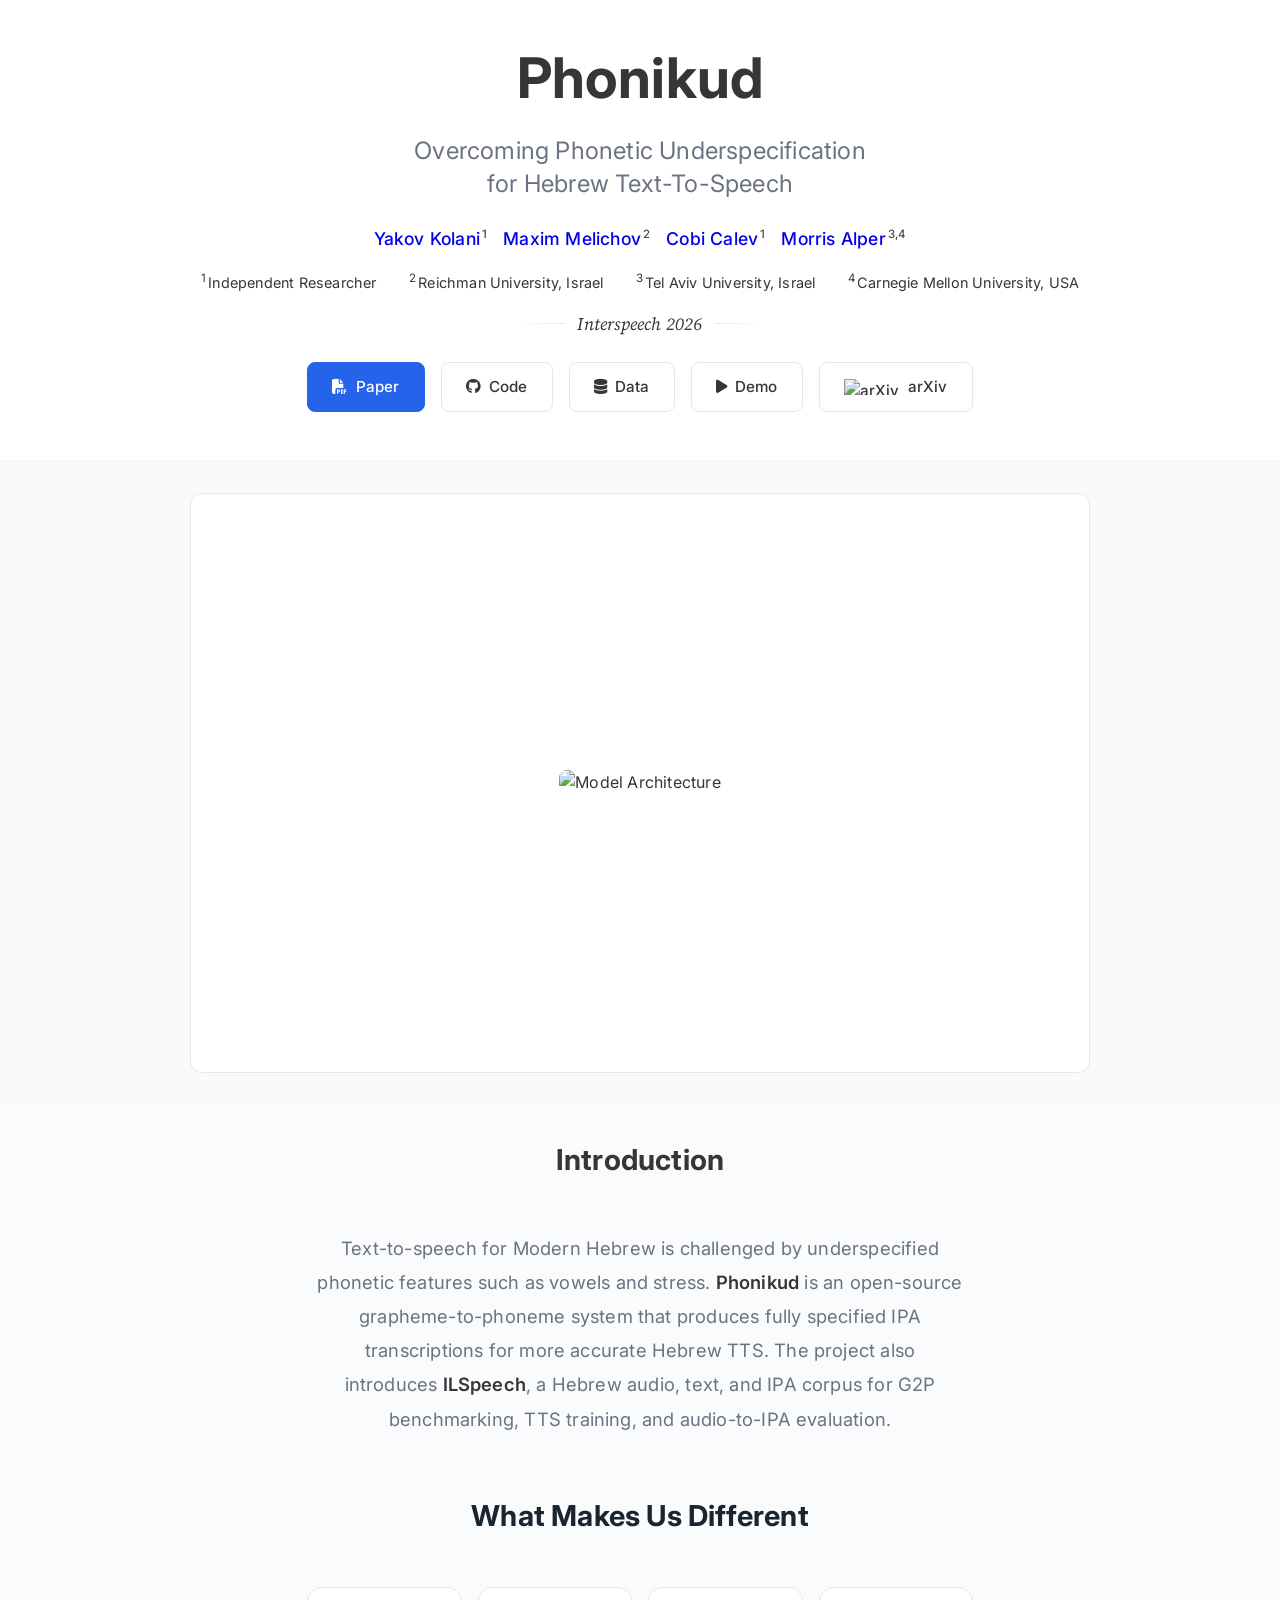
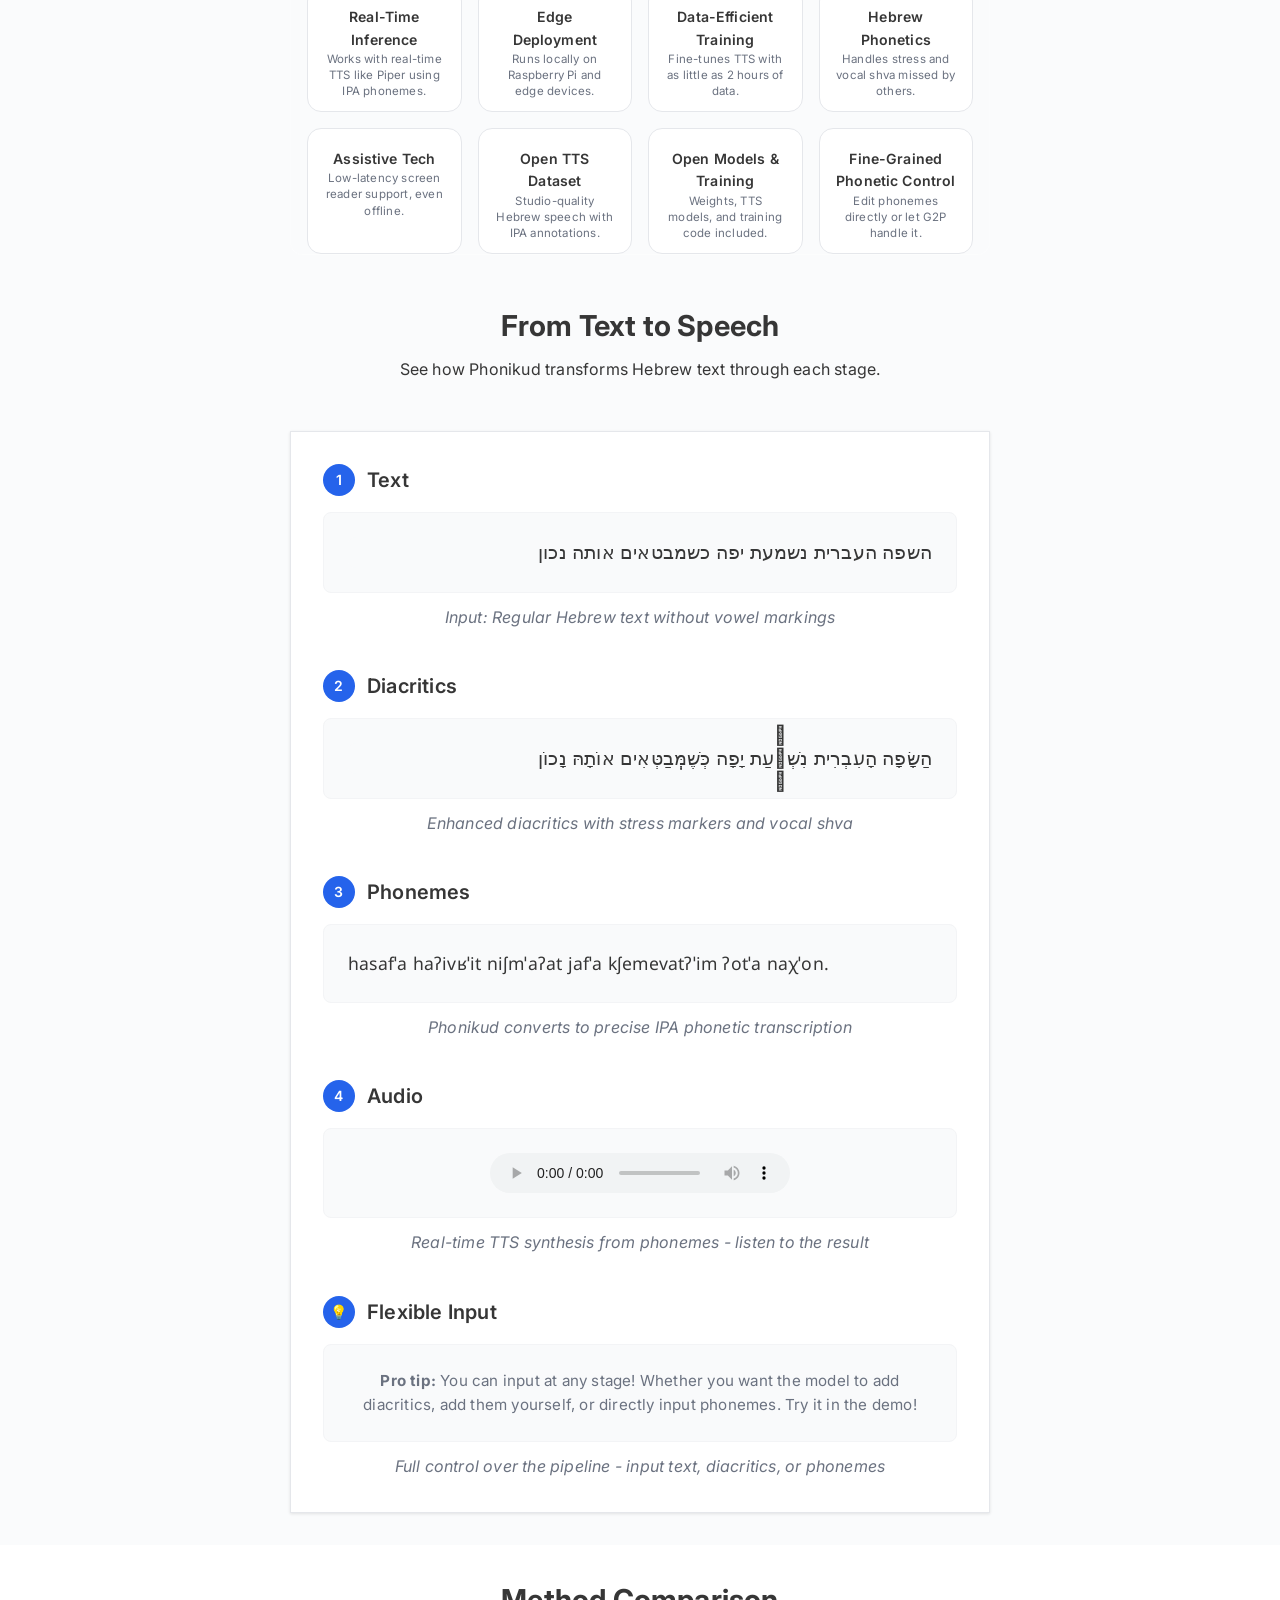
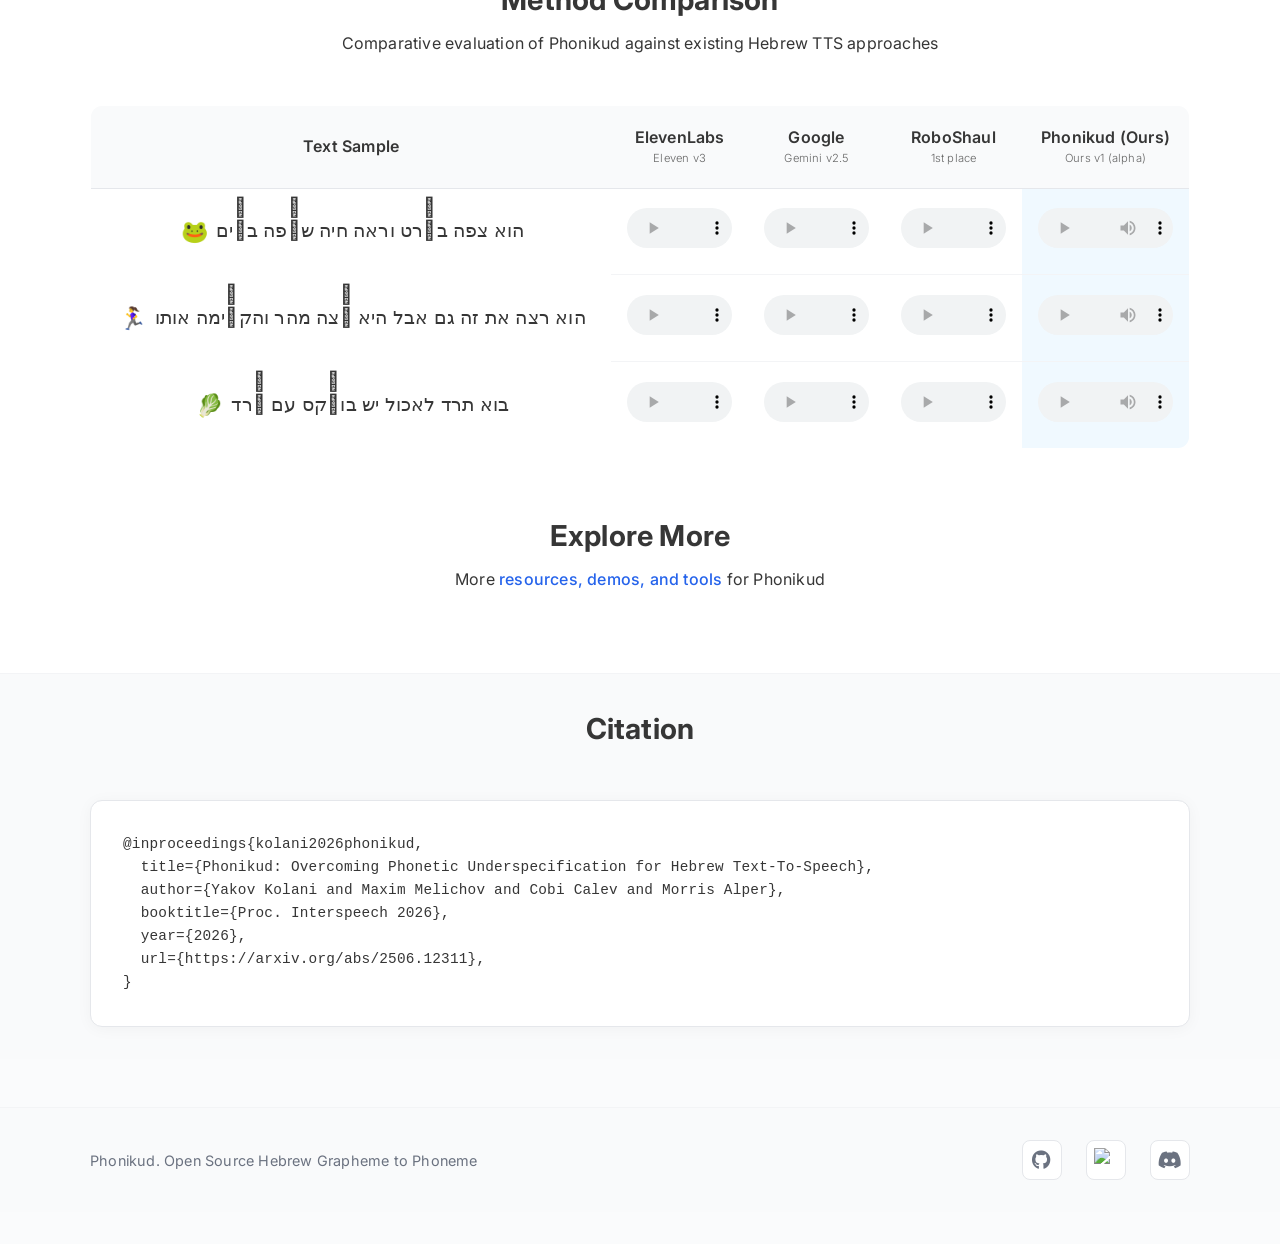
==== commit 58bf4f81: "interspeech badge and affiliations" ====
--- a/web/index.html
+++ b/web/index.html
@@ -47,7 +47,7 @@
 
     <!-- Fonts & Icons -->
     <link
-        href="https://fonts.googleapis.com/css2?family=Inter:wght@300;400;500;600;700&family=JetBrains+Mono:wght@400;500&display=swap"
+        href="https://fonts.googleapis.com/css2?family=Inter:wght@300;400;500;600;700&family=JetBrains+Mono:wght@400;500&family=Source+Serif+4:ital,opsz,wght@0,8..60,400;0,8..60,600;1,8..60,400&display=swap"
         rel="stylesheet" />
     <link href="https://cdnjs.cloudflare.com/ajax/libs/font-awesome/6.4.0/css/all.min.css" rel="stylesheet" />
 
@@ -77,12 +77,19 @@
                     <span class="author"><a target="_blank" href="https://www.linkedin.com/in/kcalev">Cobi
                             Calev</a><sup>1</sup></span>
                     <span class="author"><a target="_blank" href="https://morrisalp.github.io/">Morris
-                            Alper</a><sup>3</sup></span>
+                            Alper</a><sup>3,4</sup></span>
                 </div>
                 <div class="affiliations">
                     <span><sup>1</sup>Independent Researcher</span>
-                    <span><sup>2</sup>Reichman University</span>
-                    <span><sup>3</sup>Tel Aviv University</span>
+                    <span><sup>2</sup>Reichman University, Israel</span>
+                    <span><sup>3</sup>Tel Aviv University, Israel</span>
+                    <span><sup>4</sup>Carnegie Mellon University, USA</span>
+                </div>
+
+                <div class="venue-badge">
+                    <span class="venue-rule"></span>
+                    <span class="venue-name">Interspeech 2026</span>
+                    <span class="venue-rule"></span>
                 </div>
 
           <div class="btn-group">
@@ -95,7 +102,7 @@
               Paper
             </a>
             <a
-              href="https://github.com/thewh1teagle/phonikud"
+              href="https://github.com/phonikud/phonikud"
               target="_blank"
               class="btn"
             >
@@ -111,7 +118,7 @@
               Data
             </a>
             <a
-              href="https://huggingface.co/spaces/thewh1teagle/phonikud-tts"
+              href="https://huggingface.co/spaces/Phonikud/phonikud-tts"
               target="_blank"
               class="btn"
             >
@@ -469,7 +476,7 @@
                 </div>
                 <div class="footer-right">
                     <div class="footer-links">
-                        <a href="https://github.com/thewh1teagle/phonikud" target="_blank" class="footer-link">
+                        <a href="https://github.com/phonikud/phonikud" target="_blank" class="footer-link">
                             <i class="fab fa-github"></i>
                         </a>
                         <a href="https://huggingface.co/Phonikud/datasets" target="_blank" class="footer-link">
--- a/web/styles.css
+++ b/web/styles.css
@@ -81,6 +81,47 @@
   padding: var(--spacing-xl) var(--spacing-sm);
   background: var(--surface);
   text-align: center;
+}
+
+.venue-badge {
+  display: flex;
+  align-items: center;
+  justify-content: center;
+  gap: 0.7em;
+  width: auto;
+  margin: var(--spacing-sm) auto var(--spacing-md);
+  color: var(--primary-color);
+}
+
+.venue-badge .venue-name {
+  font-family: "Source Serif 4", Georgia, serif;
+  color: var(--text-primary);
+  font-size: 1.1rem;
+  font-style: italic;
+  font-weight: 400;
+  letter-spacing: 0.2px;
+  white-space: nowrap;
+}
+
+.venue-badge .venue-rule {
+  width: 48px;
+  height: 1px;
+  background: linear-gradient(
+    90deg,
+    transparent,
+    var(--border)
+  );
+}
+
+.venue-badge .venue-rule:last-child {
+  background: linear-gradient(90deg, var(--border), transparent);
+}
+
+.venue-badge i,
+.venue-badge svg {
+  width: 1.1em;
+  height: 1.1em;
+  color: #2563eb;
 }
 
 .hero h1 {
@@ -817,6 +858,18 @@
     margin-right: 0;
   }
 
+  .affiliations {
+    flex-direction: column;
+    align-items: center;
+    gap: 0.3rem;
+    margin: var(--spacing-xs) auto var(--spacing-lg);
+    text-align: center;
+  }
+
+  .affiliations span {
+    font-size: var(--font-size-xs-mobile);
+  }
+
   .btn-group {
     flex-direction: column;
     align-items: center;
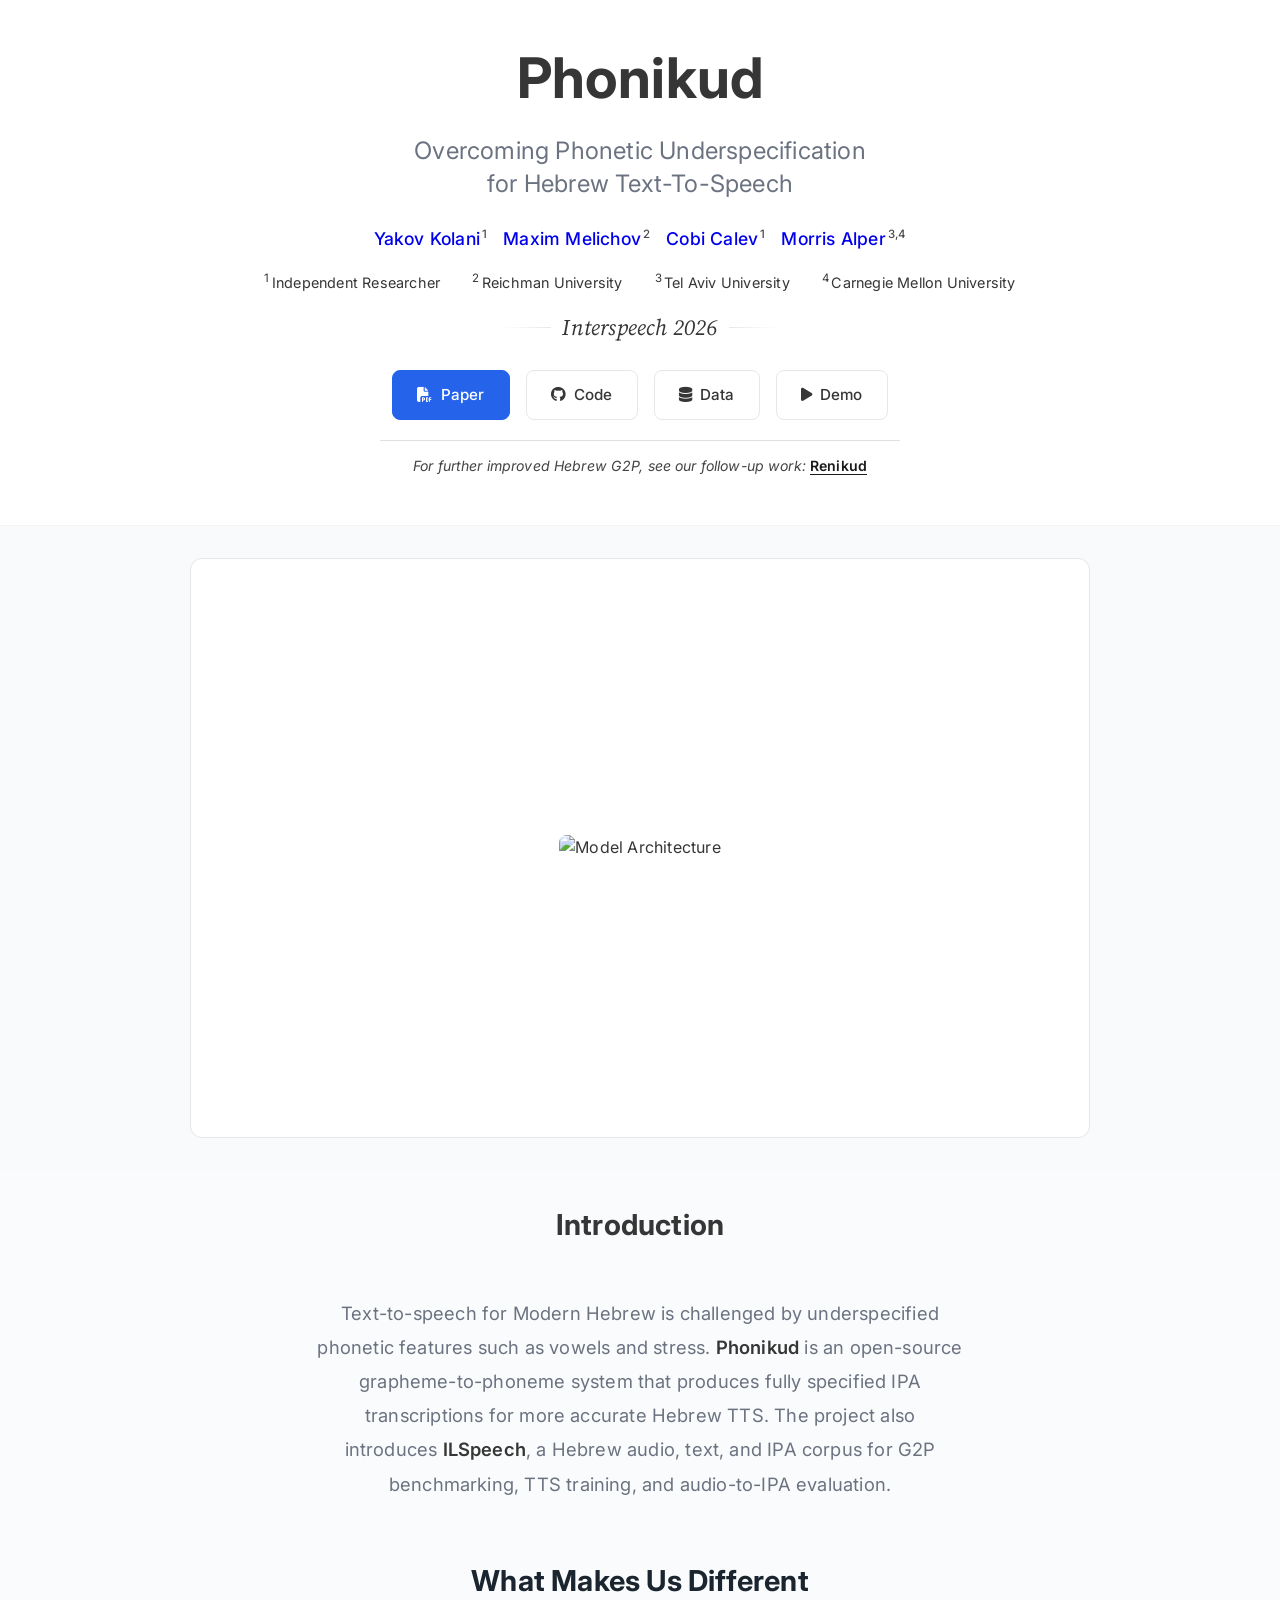
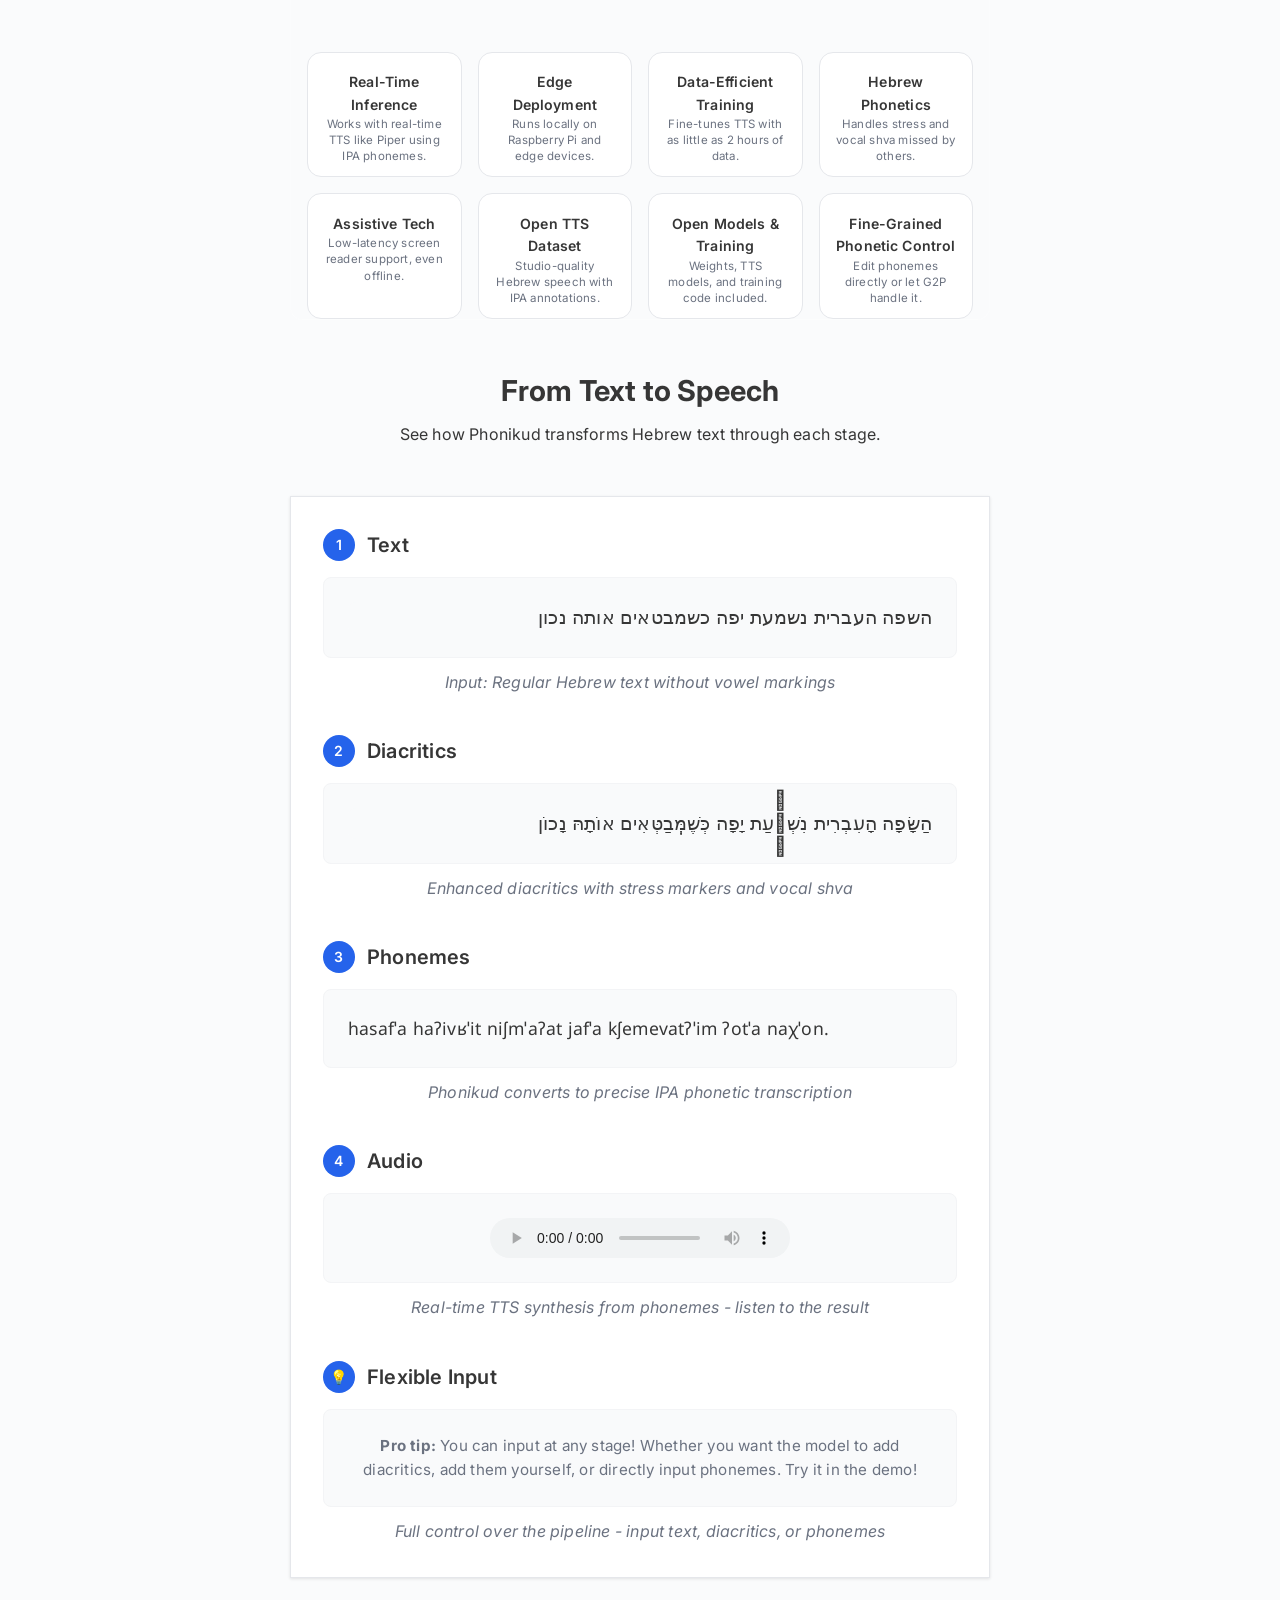
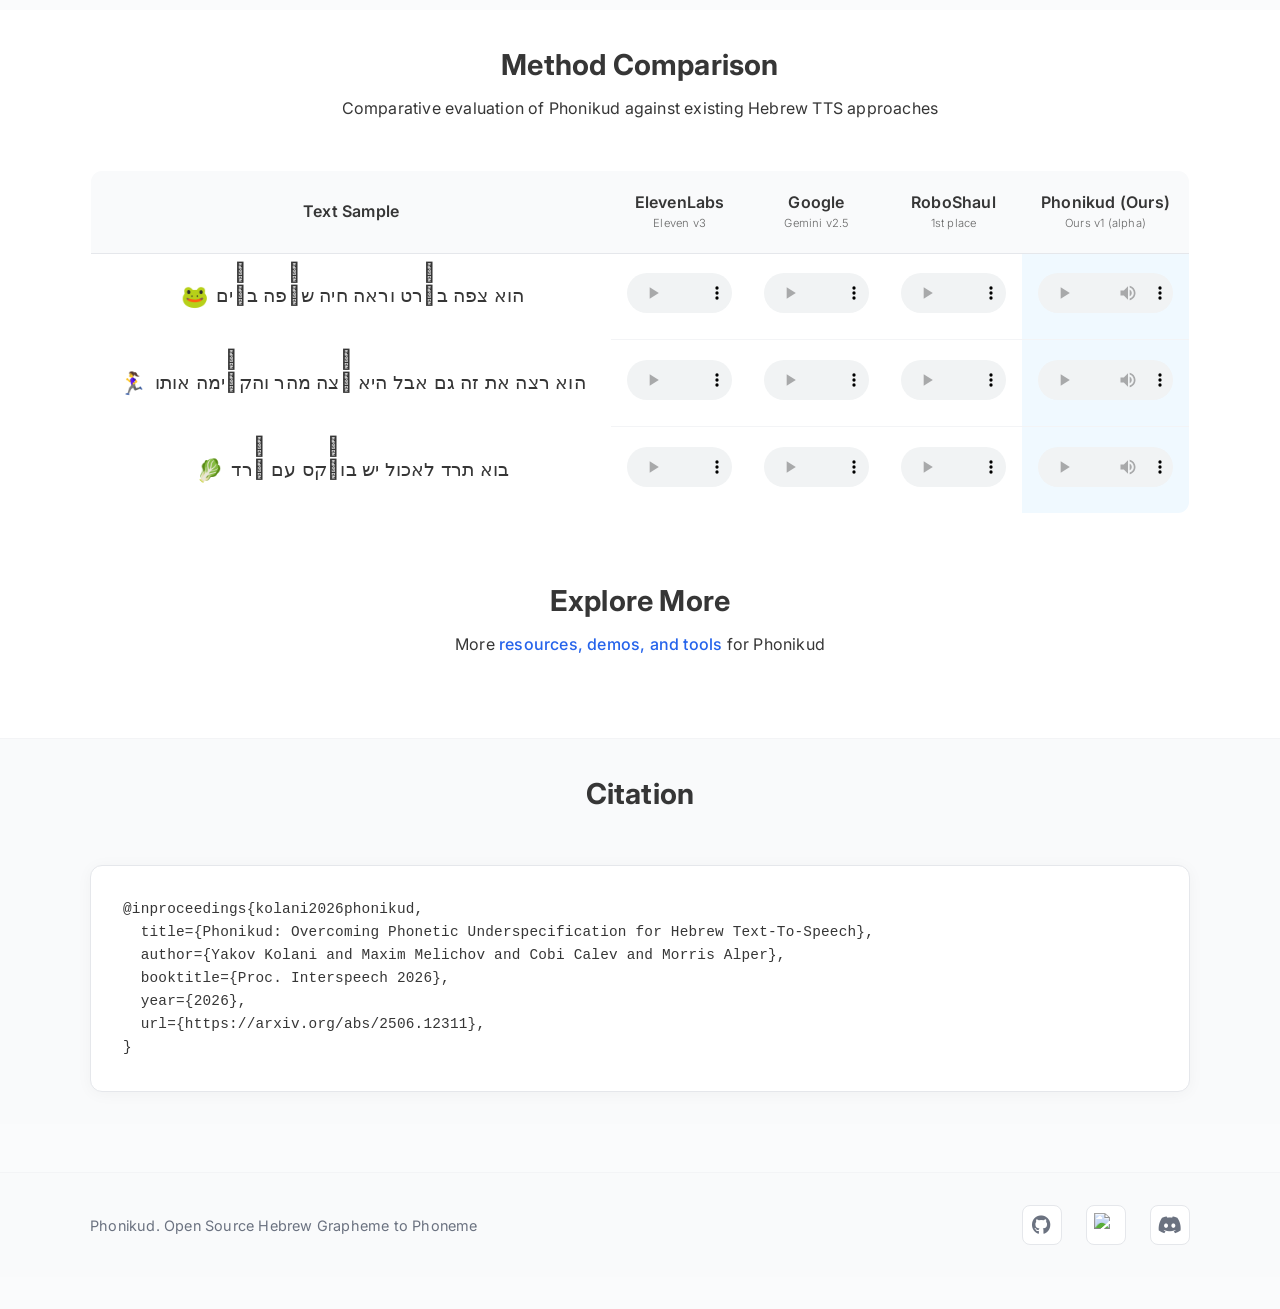
==== commit b1bc406a: "Update affiliations and enhance venue badge font size" ====
--- a/web/index.html
+++ b/web/index.html
@@ -24,10 +24,10 @@
     <!-- Open Graph (Facebook, LinkedIn, Telegram, WhatsApp) -->
     <meta property="og:url" content="https://phonikud.github.io/" />
     <meta property="og:type" content="website" />
-    <meta property="og:title" content="Phonikud: Overcoming Phonetic Underspecification for Hebrew Text-To-Speech" />
+    <meta property="og:title" content="Phonikud: Grapheme-to-Phoneme for Hebrew TTS" />
     <meta property="og:description"
         content="Phonikud: real-time Hebrew TTS with grapheme-to-phoneme conversion. Interspeech 2026." />
-    <meta property="og:image" content="https://thewh1teagle.github.io/phonikud-paper/media/architecture.png" />
+    <meta property="og:image" content="https://phonikud.github.io/media/architecture.png" />
     <meta property="og:image:type" content="image/png" />
     <meta property="og:image:width" content="1200" />
     <meta property="og:image:height" content="630" />
@@ -37,10 +37,10 @@
     <meta name="twitter:card" content="summary_large_image" />
     <meta name="twitter:domain" content="phonikud.github.io" />
     <meta name="twitter:url" content="https://phonikud.github.io" />
-    <meta name="twitter:title" content="Phonikud: Overcoming Phonetic Underspecification for Hebrew Text-To-Speech" />
+    <meta name="twitter:title" content="Phonikud: Grapheme-to-Phoneme for Hebrew TTS" />
     <meta name="twitter:description"
         content="Phonikud: real-time Hebrew TTS with grapheme-to-phoneme conversion. Interspeech 2026." />
-    <meta name="twitter:image" content="https://thewh1teagle.github.io/phonikud-paper/media/architecture.png" />
+    <meta name="twitter:image" content="https://phonikud.github.io/media/architecture.png" />
 
     <!-- Favicon -->
     <link rel="icon" type="image/x-icon" href="./media/favicon.ico" />
@@ -81,9 +81,9 @@
                 </div>
                 <div class="affiliations">
                     <span><sup>1</sup>Independent Researcher</span>
-                    <span><sup>2</sup>Reichman University, Israel</span>
-                    <span><sup>3</sup>Tel Aviv University, Israel</span>
-                    <span><sup>4</sup>Carnegie Mellon University, USA</span>
+                    <span><sup>2</sup>Reichman University</span>
+                    <span><sup>3</sup>Tel Aviv University</span>
+                    <span><sup>4</sup>Carnegie Mellon University</span>
                 </div>
 
                 <div class="venue-badge">
@@ -125,15 +125,12 @@
               <i class="fas fa-play"></i>
               Demo
             </a>
-            <a href="https://arxiv.org/abs/2506.12311" target="_blank" class="btn">
-              <img
-                src="media/arxiv.svg"
-                alt="arXiv"
-                style="height: 1em; vertical-align: middle"
-              />
-              arXiv
-            </a>
+
           </div>
+          <p style="margin-top: 1.4em; padding-top: 1em; border-top: 1px solid #e0e0e0; font-size: 0.88em; color: #444; font-style: italic; letter-spacing: 0.01em; max-width: 520px; margin-left: auto; margin-right: auto; white-space: nowrap;">
+            For further improved Hebrew G2P, see our follow-up work:
+            <a href="https://renikud.github.io" target="_blank" style="color: #1a1a1a; font-style: normal; font-weight: 600; text-decoration: underline; text-underline-offset: 3px;">Renikud</a>
+          </p>
           <!-- ADD THIS NEW MOBILE SCROLL BUTTON -->
          <!-- ADD THIS NEW MOBILE SCROLL BUTTON -->
       <div class="mobile-scroll-btn">
--- a/web/styles.css
+++ b/web/styles.css
@@ -96,7 +96,7 @@
 .venue-badge .venue-name {
   font-family: "Source Serif 4", Georgia, serif;
   color: var(--text-primary);
-  font-size: 1.1rem;
+  font-size: 1.4rem;
   font-style: italic;
   font-weight: 400;
   letter-spacing: 0.2px;
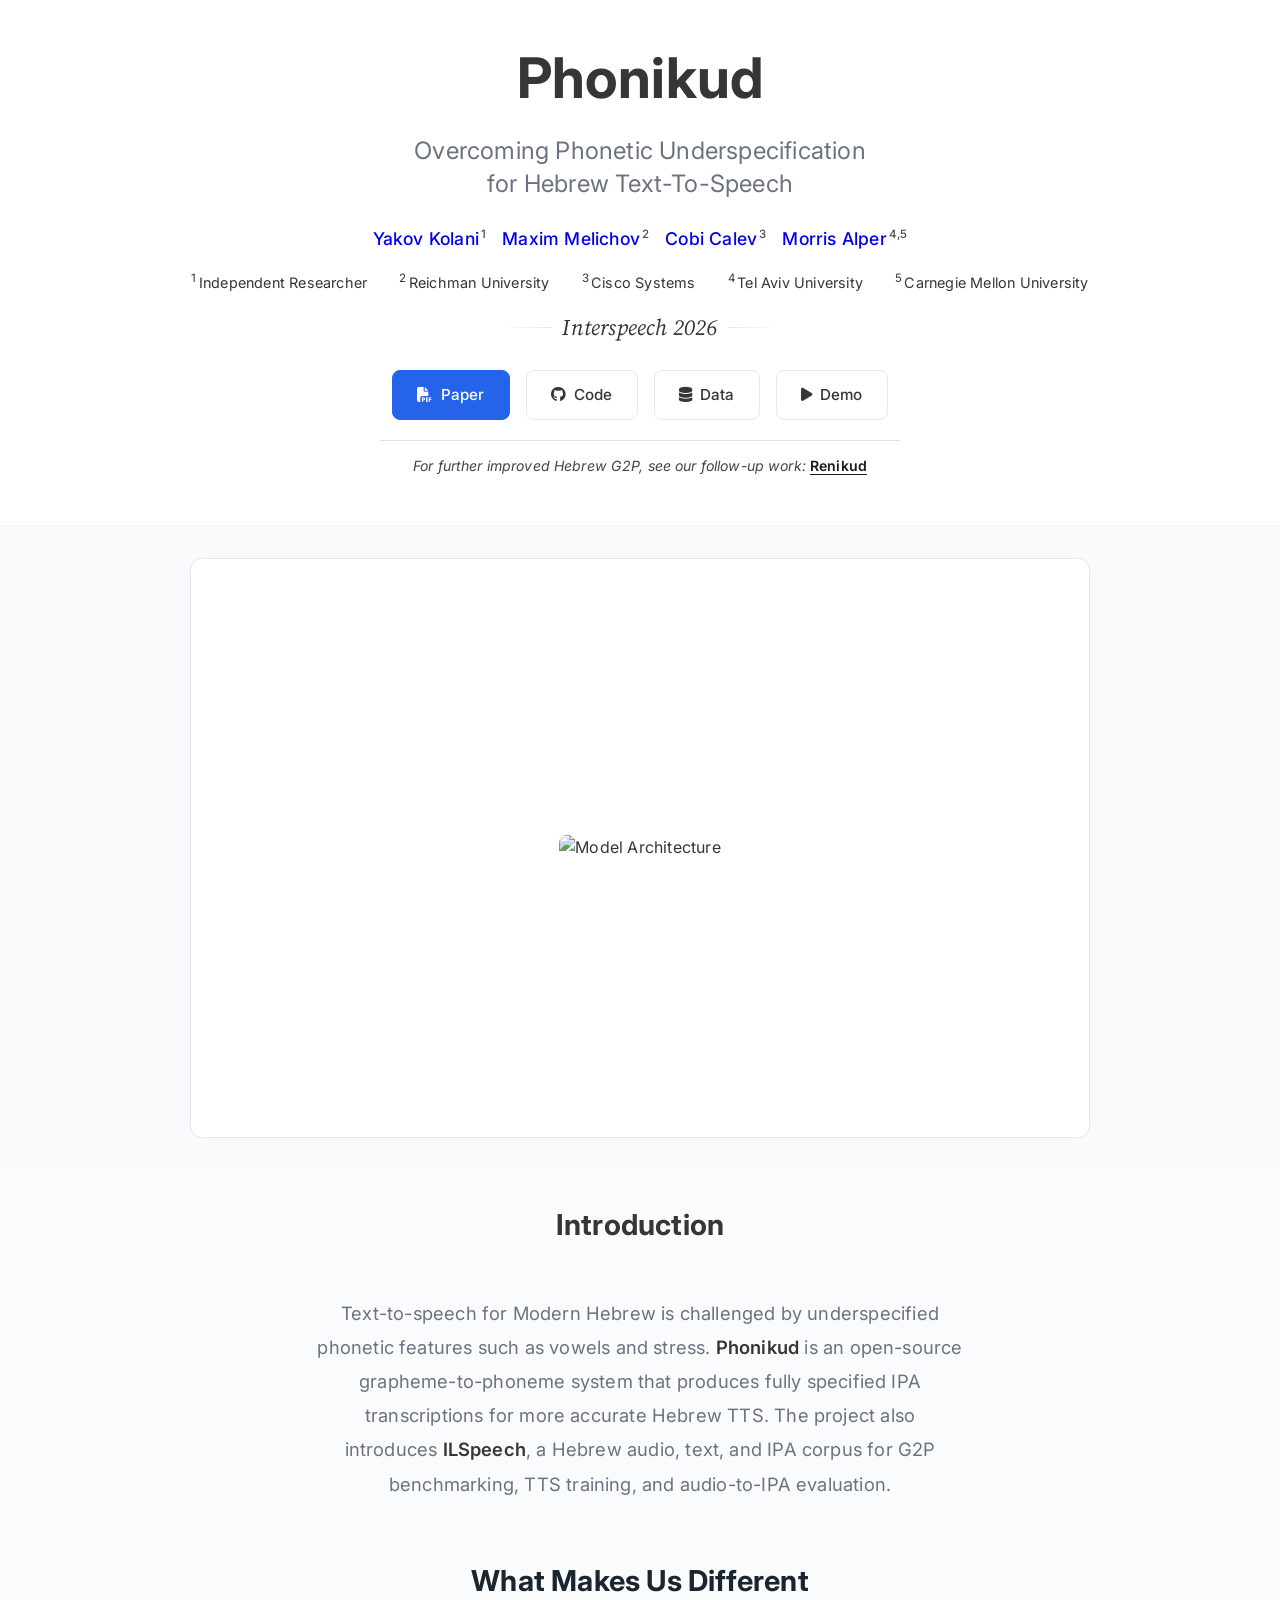
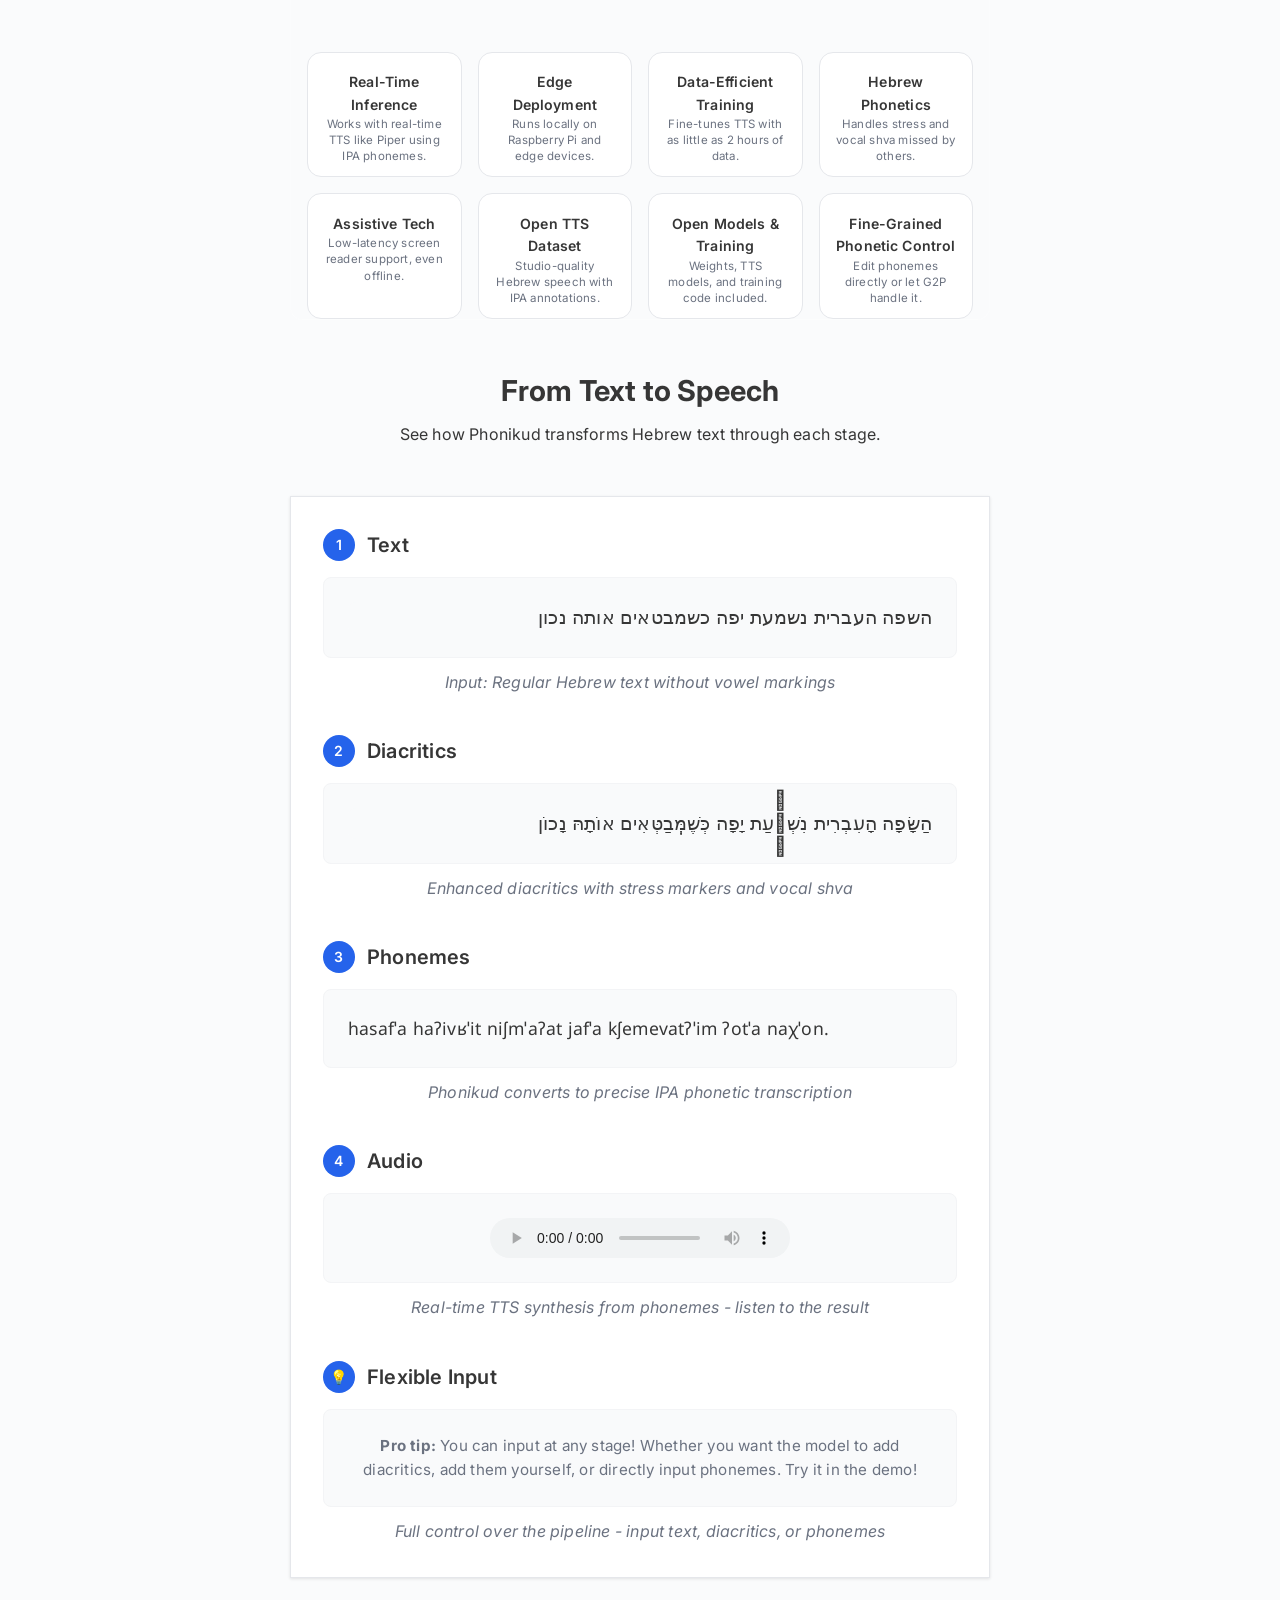
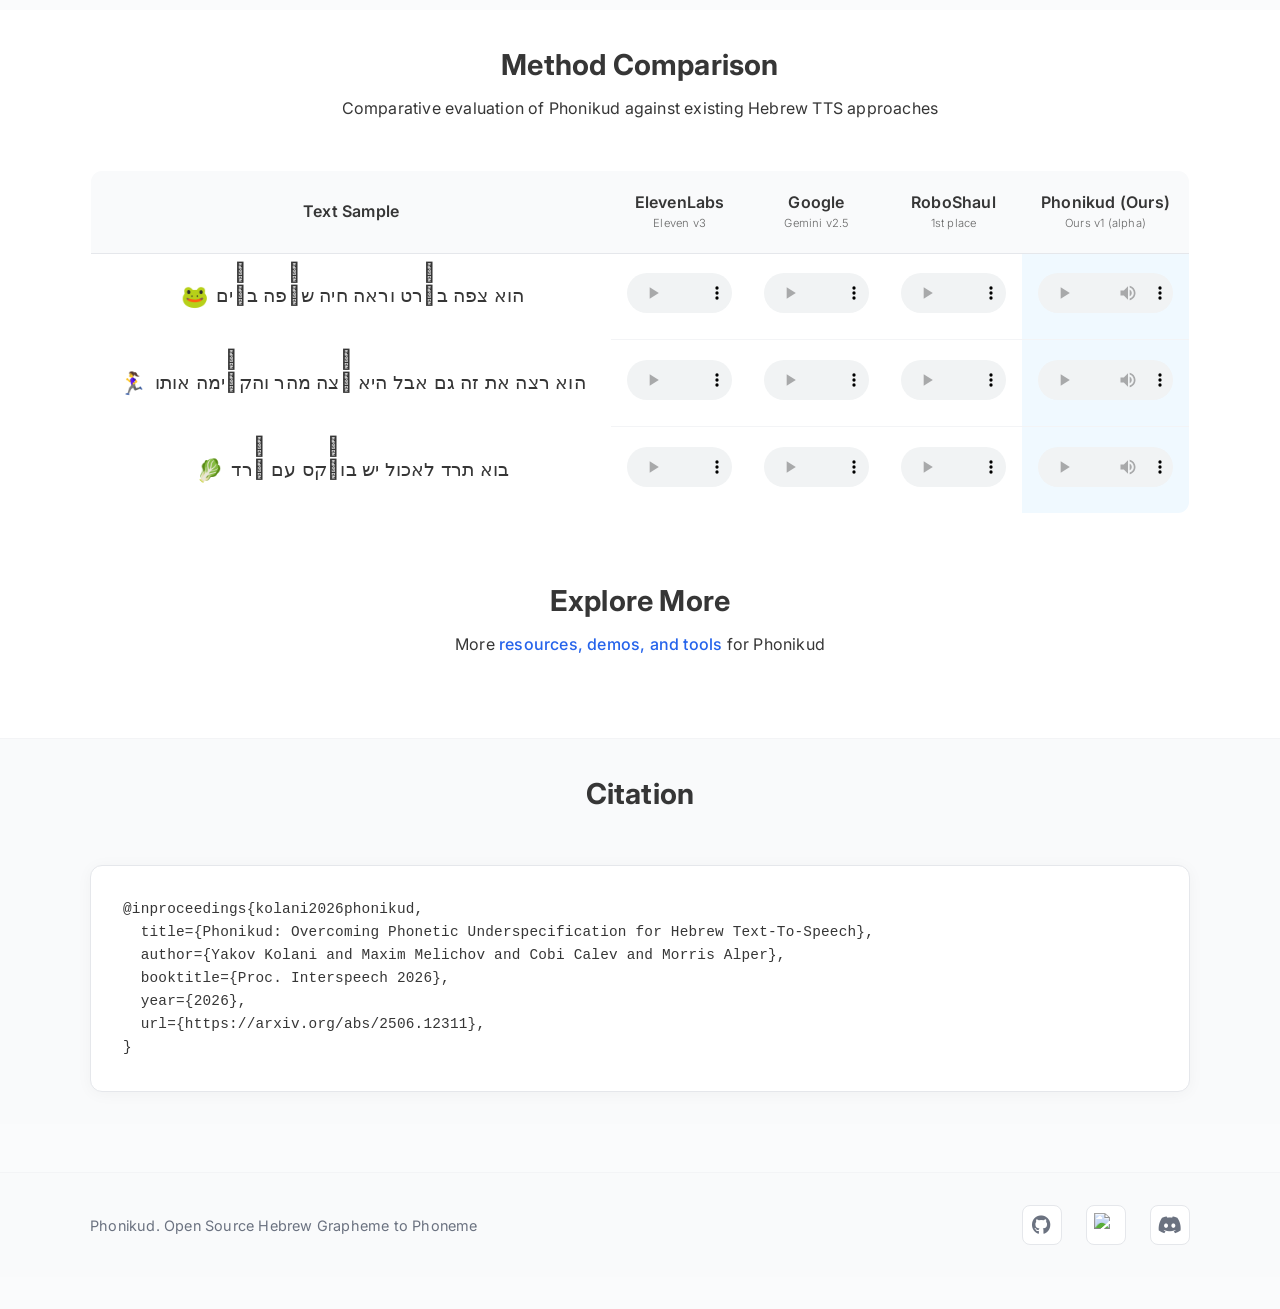
==== commit ab5f7a15: "Update author affiliations and correct superscript references" ====
--- a/web/index.html
+++ b/web/index.html
@@ -75,15 +75,16 @@
                     <span class="author"><a target="_blank" href="https://www.linkedin.com/in/max-melichov">Maxim
                             Melichov</a><sup>2</sup></span>
                     <span class="author"><a target="_blank" href="https://www.linkedin.com/in/kcalev">Cobi
-                            Calev</a><sup>1</sup></span>
+                            Calev</a><sup>3</sup></span>
                     <span class="author"><a target="_blank" href="https://morrisalp.github.io/">Morris
-                            Alper</a><sup>3,4</sup></span>
+                            Alper</a><sup>4,5</sup></span>
                 </div>
                 <div class="affiliations">
                     <span><sup>1</sup>Independent Researcher</span>
                     <span><sup>2</sup>Reichman University</span>
-                    <span><sup>3</sup>Tel Aviv University</span>
-                    <span><sup>4</sup>Carnegie Mellon University</span>
+                    <span><sup>3</sup>Cisco Systems</span>
+                    <span><sup>4</sup>Tel Aviv University</span>
+                    <span><sup>5</sup>Carnegie Mellon University</span>
                 </div>
 
                 <div class="venue-badge">
@@ -127,17 +128,9 @@
             </a>
 
           </div>
-          <p style="margin-top: 1.4em; padding-top: 1em; border-top: 1px solid #e0e0e0; font-size: 0.88em; color: #444; font-style: italic; letter-spacing: 0.01em; max-width: 520px; margin-left: auto; margin-right: auto; white-space: nowrap;">
-            For further improved Hebrew G2P, see our follow-up work:
-            <a href="https://renikud.github.io" target="_blank" style="color: #1a1a1a; font-style: normal; font-weight: 600; text-decoration: underline; text-underline-offset: 3px;">Renikud</a>
+          <p style="margin-top: 1.4em; padding-top: 1em; border-top: 1px solid #e0e0e0; font-size: 0.88em; color: #444; font-style: italic; letter-spacing: 0.01em; max-width: 520px; margin-left: auto; margin-right: auto;">
+            For further improved Hebrew G2P, see our follow-up work: <a href="https://renikud.github.io" target="_blank" style="color: #1a1a1a; font-style: normal; font-weight: 600; text-decoration: underline; text-underline-offset: 3px; white-space: nowrap;">Renikud</a>
           </p>
-          <!-- ADD THIS NEW MOBILE SCROLL BUTTON -->
-         <!-- ADD THIS NEW MOBILE SCROLL BUTTON -->
-      <div class="mobile-scroll-btn">
-        <button class="scroll-down-btn" onclick="scrollToNext()">
-          <i class="fas fa-chevron-down"></i>
-        </button>
-      </div>
         </div>
     </section>
 
